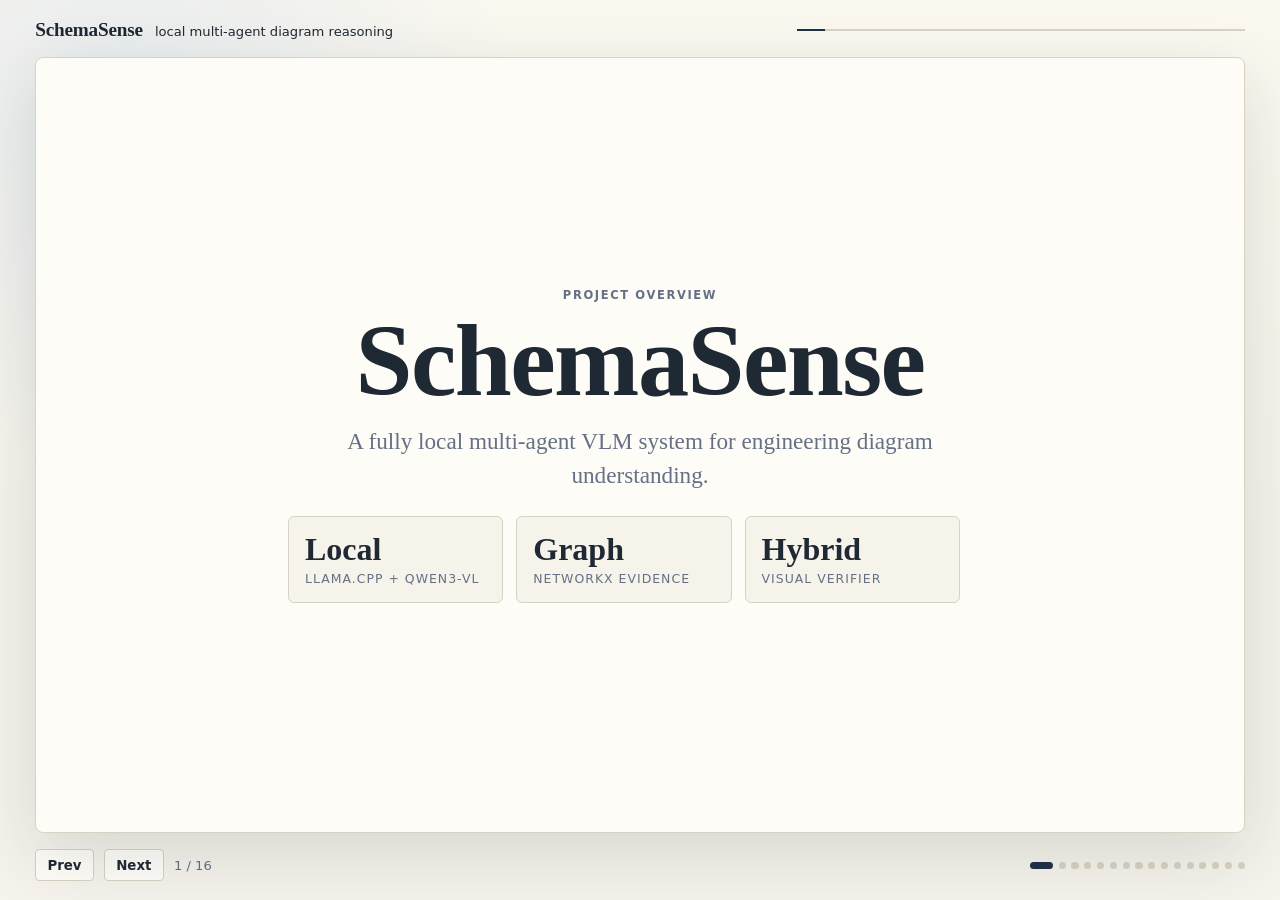
==== schemasense_presentation.html @ 6e0871d3 "fixed confidence" ====
<!doctype html>
<html lang="en">
<head>
  <meta charset="utf-8" />
  <meta name="viewport" content="width=device-width, initial-scale=1" />
  <title>SchemaSense Presentation</title>
  <style>
    :root {
      --bg: #f5f3eb;
      --paper: #fffdf8;
      --soft: #f6f3ea;
      --ink: #1f2933;
      --muted: #667085;
      --rule: #d8d2c2;
      --accent: #1f3144;
      --blue: #2563eb;
      --green: #1f7a4d;
      --orange: #c26a21;
      --red: #b42318;
      --purple: #6e56cf;
      --shadow: 0 22px 70px rgba(31, 41, 51, 0.14);
      --serif: Georgia, "Iowan Old Style", "Times New Roman", serif;
      --sans: Inter, ui-sans-serif, system-ui, -apple-system, BlinkMacSystemFont, "Segoe UI", sans-serif;
      --mono: "SF Mono", Consolas, ui-monospace, monospace;
    }

    * { box-sizing: border-box; }
    html, body { margin: 0; height: 100%; }
    body {
      min-height: 100vh;
      overflow: hidden;
      color: var(--ink);
      background:
        radial-gradient(circle at 10% 10%, rgba(37, 99, 235, 0.08), transparent 24rem),
        linear-gradient(180deg, #faf8ef 0%, var(--bg) 62%);
      font-family: var(--serif);
      -webkit-font-smoothing: antialiased;
    }

    .deck {
      height: 100vh;
      display: grid;
      grid-template-rows: auto 1fr auto;
      padding: 1.2rem clamp(1rem, 3vw, 2.2rem);
      gap: 1rem;
    }

    header, footer {
      display: flex;
      align-items: center;
      justify-content: space-between;
      gap: 1rem;
      font-family: var(--sans);
      color: var(--muted);
      font-size: 0.82rem;
    }

    .brand {
      display: flex;
      align-items: baseline;
      gap: 0.75rem;
      color: var(--ink);
    }

    .brand strong {
      font-family: var(--serif);
      font-size: 1.2rem;
      letter-spacing: -0.01em;
    }

    .progress {
      position: relative;
      width: min(28rem, 42vw);
      height: 2px;
      background: var(--rule);
      overflow: hidden;
    }

    .progress span {
      display: block;
      height: 100%;
      width: 0%;
      background: var(--accent);
      transition: width 0.28s ease;
    }

    main {
      position: relative;
      display: grid;
      place-items: center;
      min-height: 0;
    }

    .slide {
      position: absolute;
      inset: 0;
      display: grid;
      grid-template-columns: minmax(0, 0.92fr) minmax(20rem, 1.08fr);
      gap: clamp(1.2rem, 3vw, 2.7rem);
      align-items: center;
      padding: clamp(1.4rem, 3.2vw, 3rem);
      background: rgba(255, 253, 248, 0.94);
      border: 1px solid var(--rule);
      border-radius: 8px;
      box-shadow: var(--shadow);
      opacity: 0;
      pointer-events: none;
      transform: translateY(1rem) scale(0.985);
      transition: opacity 0.28s ease, transform 0.28s ease;
      overflow: hidden;
    }

    .slide.active {
      opacity: 1;
      pointer-events: auto;
      transform: translateY(0) scale(1);
    }

    .slide.single {
      grid-template-columns: 1fr;
      place-items: center;
      text-align: center;
    }

    .kicker {
      font-family: var(--sans);
      font-size: 0.72rem;
      font-weight: 700;
      letter-spacing: 0.14em;
      text-transform: uppercase;
      color: var(--muted);
      margin-bottom: 0.65rem;
    }

    h1, h2 {
      margin: 0;
      color: var(--ink);
      font-weight: 600;
      letter-spacing: -0.015em;
    }

    h1 { font-size: clamp(3rem, 8vw, 6.4rem); line-height: 0.95; }
    h2 { font-size: clamp(2rem, 4.4vw, 4rem); line-height: 1.03; }

    .subtitle {
      margin-top: 1rem;
      color: var(--muted);
      font-size: clamp(1.05rem, 1.9vw, 1.45rem);
      line-height: 1.45;
      max-width: 44rem;
    }

    ul {
      margin: 1.25rem 0 0;
      padding: 0;
      list-style: none;
      display: grid;
      gap: 0.72rem;
      max-width: 41rem;
    }

    li {
      position: relative;
      padding-left: 1.15rem;
      color: var(--ink);
      font-size: clamp(1rem, 1.55vw, 1.22rem);
      line-height: 1.42;
    }

    li::before {
      content: "";
      position: absolute;
      left: 0;
      top: 0.62em;
      width: 0.42rem;
      height: 0.42rem;
      border-radius: 999px;
      background: var(--accent);
    }

    .note {
      margin-top: 1.2rem;
      padding-left: 1rem;
      border-left: 2px solid var(--rule);
      color: var(--muted);
      font-size: 1rem;
      line-height: 1.5;
      max-width: 40rem;
    }

    .visual {
      width: 100%;
      min-height: 24rem;
      display: grid;
      place-items: center;
    }

    svg {
      width: 100%;
      max-height: 70vh;
      overflow: visible;
    }

    .box { fill: var(--paper); stroke: var(--rule); stroke-width: 2; rx: 8; }
    .soft { fill: var(--soft); }
    .ink { fill: var(--ink); }
    .muted { fill: var(--muted); }
    .accent { stroke: var(--accent); }
    .blue { stroke: var(--blue); }
    .green { stroke: var(--green); }
    .orange { stroke: var(--orange); }
    .purple { stroke: var(--purple); }
    .red { stroke: var(--red); }
    .label {
      font-family: var(--sans);
      font-size: 14px;
      font-weight: 700;
      fill: var(--ink);
    }
    .small {
      font-family: var(--sans);
      font-size: 11px;
      fill: var(--muted);
    }
    .mono {
      font-family: var(--mono);
      font-size: 12px;
      fill: var(--muted);
    }

    .flow-line {
      stroke: var(--accent);
      stroke-width: 3;
      fill: none;
      marker-end: url(#arrow);
      stroke-dasharray: 10 10;
      stroke-dashoffset: 0;
    }

    .active .flow-line,
    .active .pulse-line {
      animation: dashFlow 1.7s linear infinite;
    }

    .active .delay-1 { animation-delay: 0.12s; }
    .active .delay-2 { animation-delay: 0.28s; }
    .active .delay-3 { animation-delay: 0.44s; }
    .active .delay-4 { animation-delay: 0.6s; }
    .active .delay-5 { animation-delay: 0.76s; }

    .fade {
      opacity: 1;
      transform: none;
    }

    .active .fade {
      animation: none;
    }

    .active .tile-a { animation: none; }
    .active .tile-b { animation: none; }
    .active .node-pulse { animation: nodePulse 1.8s ease-in-out infinite; transform-origin: center; }
    .active .scan { animation: scan 2.4s ease-in-out infinite; }
    .active .packet { animation: packet 2.6s ease-in-out infinite; }
    .active .packet-slow { animation: packetSlow 3.2s ease-in-out infinite; }
    .active .orbit { animation: orbit 6.4s linear infinite; transform-origin: 360px 210px; }
    .active .bar-grow { animation: barGrow 2.8s ease-in-out infinite; transform-origin: left center; }
    .active .glow { animation: glow 2.3s ease-in-out infinite; }
    .active .float-y { animation: none; }

    .controls {
      display: flex;
      align-items: center;
      gap: 0.65rem;
      font-family: var(--sans);
    }

    button {
      border: 1px solid var(--rule);
      border-radius: 4px;
      background: var(--paper);
      color: var(--ink);
      font-family: var(--sans);
      font-weight: 700;
      padding: 0.45rem 0.7rem;
      cursor: pointer;
    }

    button:hover { border-color: var(--accent); }

    .dots {
      display: flex;
      gap: 0.35rem;
    }

    .dot {
      width: 0.45rem;
      height: 0.45rem;
      border-radius: 999px;
      background: var(--rule);
      transition: width 0.2s ease, background 0.2s ease;
    }

    .dot.active {
      width: 1.45rem;
      background: var(--accent);
    }

    .metric-row {
      display: grid;
      grid-template-columns: repeat(3, minmax(0, 1fr));
      gap: 0.8rem;
      margin-top: 1.4rem;
      max-width: 42rem;
    }

    .metric {
      padding: 1rem;
      border: 1px solid var(--rule);
      border-radius: 6px;
      background: var(--soft);
      text-align: left;
    }

    .metric strong {
      display: block;
      font-size: 2rem;
      line-height: 1;
      font-family: var(--serif);
      color: var(--ink);
    }

    .metric span {
      display: block;
      margin-top: 0.4rem;
      color: var(--muted);
      font-family: var(--sans);
      font-size: 0.78rem;
      text-transform: uppercase;
      letter-spacing: 0.08em;
    }

    @keyframes dashFlow {
      from { stroke-dashoffset: 0; }
      to { stroke-dashoffset: -40; }
    }
    @keyframes nodePulse {
      0%, 100% { opacity: 1; transform: scale(1); }
      50% { opacity: 0.62; transform: scale(1.08); }
    }
    @keyframes scan {
      0%, 100% { transform: translateX(0); opacity: 0.1; }
      50% { transform: translateX(390px); opacity: 0.32; }
    }
    @keyframes packet {
      0%, 100% { transform: translateX(0); opacity: 0.35; }
      50% { transform: translateX(112px); opacity: 1; }
    }
    @keyframes packetSlow {
      0%, 100% { transform: translate(0,0); opacity: 0.35; }
      50% { transform: translate(0,106px); opacity: 1; }
    }
    @keyframes orbit {
      to { transform: rotate(360deg); }
    }
    @keyframes barGrow {
      0%, 100% { transform: scaleX(0.58); opacity: 0.72; }
      50% { transform: scaleX(1); opacity: 1; }
    }
    @keyframes glow {
      0%, 100% { opacity: 0.55; }
      50% { opacity: 1; }
    }

    @media (max-width: 900px) {
      body { overflow: auto; }
      .deck { height: auto; min-height: 100vh; }
      main { min-height: 42rem; }
      .slide {
        grid-template-columns: 1fr;
        overflow-y: auto;
      }
      .visual { min-height: 18rem; }
      .metric-row { grid-template-columns: 1fr; }
      .progress { width: 38vw; }
    }
  </style>
</head>
<body>
  <div class="deck">
    <header>
      <div class="brand"><strong>SchemaSense</strong><span>local multi-agent diagram reasoning</span></div>
      <div class="progress" aria-label="Slide progress"><span id="progressBar"></span></div>
    </header>

    <main id="slides">
      <section class="slide single active">
        <div>
          <div class="kicker">Project Overview</div>
          <h1>SchemaSense</h1>
          <p class="subtitle">A fully local multi-agent VLM system for engineering diagram understanding.</p>
          <div class="metric-row">
            <div class="metric"><strong>Local</strong><span>llama.cpp + Qwen3-VL</span></div>
            <div class="metric"><strong>Graph</strong><span>NetworkX evidence</span></div>
            <div class="metric"><strong>Hybrid</strong><span>visual verifier</span></div>
          </div>
        </div>
      </section>

      <section class="slide">
        <div>
          <div class="kicker">Problem</div>
          <h2>Engineering diagrams need evidence, not just answers.</h2>
          <ul>
            <li>Diagrams mix symbols, labels, lines, and domain conventions.</li>
            <li>A full-image VLM answer can be correct but hard to audit.</li>
            <li>SchemaSense exposes intermediate reasoning artifacts.</li>
          </ul>
          <p class="note">Design target: keep the system local, understandable, and demo-ready.</p>
        </div>
        <div class="visual">
          <svg viewBox="0 0 620 360" role="img" aria-label="Diagram evidence problem">
            <defs><marker id="arrow" markerWidth="10" markerHeight="10" refX="8" refY="3" orient="auto"><path d="M0,0 L8,3 L0,6 Z" fill="#1f3144"/></marker></defs>
            <rect x="58" y="62" width="250" height="220" class="box soft"/>
            <text x="82" y="95" class="label">Engineering Diagram</text>
            <path d="M90 180 H250 M170 125 V238 M250 180 H282" stroke="#667085" stroke-width="5" fill="none"/>
            <circle cx="170" cy="180" r="26" fill="#fff" stroke="#1f2933" stroke-width="3"/>
            <text x="162" y="185" class="label">P</text>
            <path d="M235 180 l24 -18 v36 z" fill="#fff" stroke="#1f2933" stroke-width="3"/>
            <rect x="104" y="224" width="84" height="28" fill="#fff" stroke="#d8d2c2" stroke-width="2"/>
            <text x="116" y="243" class="small">TAG-101</text>
            <path d="M325 172 C370 172 370 120 416 120" class="flow-line"/>
            <rect x="416" y="84" width="150" height="78" class="box"/>
            <text x="450" y="116" class="label">Answer</text>
            <text x="438" y="140" class="small">but why?</text>
            <path d="M325 205 C368 205 372 255 416 255" class="flow-line delay-2"/>
            <rect x="416" y="219" width="150" height="78" class="box soft"/>
            <text x="443" y="251" class="label">Evidence</text>
            <text x="431" y="275" class="small">boxes + graph</text>
          </svg>
        </div>
      </section>

      <section class="slide">
        <div>
          <div class="kicker">Architecture</div>
          <h2>One local model, multiple logical agents.</h2>
          <ul>
            <li>Qwen3-VL runs through one local llama.cpp server.</li>
            <li>Agents are Python roles with specialized prompts.</li>
            <li>No cloud APIs, LangChain, LangGraph, Streamlit, or React.</li>
          </ul>
        </div>
        <div class="visual">
          <svg viewBox="0 0 720 430" role="img" aria-label="Shared VLM server">
            <defs><marker id="arrow" markerWidth="10" markerHeight="10" refX="8" refY="3" orient="auto"><path d="M0,0 L8,3 L0,6 Z" fill="#1f3144"/></marker></defs>
            <circle cx="360" cy="210" r="88" fill="#f6f3ea" stroke="#1f3144" stroke-width="4"/>
            <text x="318" y="198" class="label">llama.cpp</text>
            <text x="313" y="222" class="small">Qwen3-VL server</text>
            <text x="304" y="244" class="mono">127.0.0.1:8080</text>
            <g class="fade delay-1">
              <rect x="76" y="60" width="148" height="64" class="box soft"/><text x="112" y="98" class="label">Cartographer</text>
              <path d="M224 94 C270 110 286 148 300 170" class="flow-line"/>
            </g>
            <g class="fade delay-2">
              <rect x="500" y="60" width="148" height="64" class="box soft"/><text x="540" y="98" class="label">Spotter</text>
              <path d="M500 94 C452 112 433 150 420 170" class="flow-line delay-2"/>
            </g>
            <g class="fade delay-3">
              <rect x="76" y="306" width="148" height="64" class="box soft"/><text x="112" y="344" class="label">Connector</text>
              <path d="M224 338 C270 322 286 278 302 250" class="flow-line delay-3"/>
            </g>
            <g class="fade delay-4">
              <rect x="500" y="306" width="148" height="64" class="box soft"/><text x="540" y="344" class="label">Reasoner</text>
              <path d="M500 338 C452 322 433 278 418 250" class="flow-line delay-4"/>
            </g>
            <g class="fade delay-5">
              <rect x="286" y="340" width="148" height="58" class="box"/><text x="310" y="374" class="label">Visual Verifier</text>
              <path d="M360 340 V300" class="flow-line delay-5"/>
            </g>
          </svg>
        </div>
      </section>

      <section class="slide">
        <div>
          <div class="kicker">Agent Roles</div>
          <h2>Small roles keep the system inspectable.</h2>
          <ul>
            <li>Cartographer manages spatial coverage.</li>
            <li>Spotter turns pixels into symbol evidence.</li>
            <li>Connector converts local relationships into graph edges.</li>
            <li>Reasoner answers from graph context first.</li>
          </ul>
        </div>
        <div class="visual">
          <svg viewBox="0 0 720 430" role="img" aria-label="Agent role map">
            <defs><marker id="arrow" markerWidth="10" markerHeight="10" refX="8" refY="3" orient="auto"><path d="M0,0 L8,3 L0,6 Z" fill="#1f3144"/></marker></defs>
            <circle cx="360" cy="210" r="70" fill="#f6f3ea" stroke="#1f3144" stroke-width="4"/>
            <text x="325" y="202" class="label">Shared</text>
            <text x="319" y="225" class="small">VLM context</text>
            <g class="orbit">
              <circle cx="360" cy="92" r="9" fill="#2563eb"/>
              <circle cx="478" cy="210" r="9" fill="#1f7a4d"/>
              <circle cx="360" cy="328" r="9" fill="#c26a21"/>
              <circle cx="242" cy="210" r="9" fill="#6e56cf"/>
            </g>
            <rect x="80" y="64" width="170" height="62" class="box soft"/>
            <text x="111" y="99" class="label">Cartographer</text>
            <rect x="470" y="64" width="170" height="62" class="box soft"/>
            <text x="524" y="99" class="label">Spotter</text>
            <rect x="80" y="304" width="170" height="62" class="box"/>
            <text x="125" y="339" class="label">Connector</text>
            <rect x="470" y="304" width="170" height="62" class="box"/>
            <text x="523" y="339" class="label">Reasoner</text>
            <path d="M250 96 C294 112 310 142 320 162" class="flow-line"/>
            <path d="M470 96 C426 112 410 142 400 162" class="flow-line delay-1"/>
            <path d="M250 334 C294 318 310 278 322 252" class="flow-line delay-2"/>
            <path d="M470 334 C426 318 410 278 398 252" class="flow-line delay-3"/>
          </svg>
        </div>
      </section>

      <section class="slide">
        <div>
          <div class="kicker">Local Deployment</div>
          <h2>The demo stays on one machine.</h2>
          <ul>
            <li>Browser talks to FastAPI.</li>
            <li>FastAPI calls pure Python orchestration.</li>
            <li>llama.cpp serves the local Qwen3-VL model.</li>
            <li>Artifacts are written under organized output folders.</li>
          </ul>
        </div>
        <div class="visual">
          <svg viewBox="0 0 740 390" role="img" aria-label="Local deployment flow">
            <defs><marker id="arrow" markerWidth="10" markerHeight="10" refX="8" refY="3" orient="auto"><path d="M0,0 L8,3 L0,6 Z" fill="#1f3144"/></marker></defs>
            <rect x="42" y="142" width="120" height="72" class="box soft"/>
            <text x="72" y="173" class="label">Browser</text>
            <text x="65" y="196" class="small">HTML CSS JS</text>
            <rect x="214" y="142" width="120" height="72" class="box"/>
            <text x="248" y="173" class="label">FastAPI</text>
            <text x="238" y="196" class="small">local backend</text>
            <rect x="386" y="142" width="130" height="72" class="box soft"/>
            <text x="420" y="173" class="label">Python</text>
            <text x="407" y="196" class="small">orchestrator</text>
            <rect x="568" y="142" width="126" height="72" class="box"/>
            <text x="594" y="173" class="label">llama.cpp</text>
            <text x="594" y="196" class="small">Qwen3-VL</text>
            <path d="M162 178 H214" class="flow-line"/>
            <path d="M334 178 H386" class="flow-line delay-1"/>
            <path d="M516 178 H568" class="flow-line delay-2"/>
            <circle class="packet" cx="172" cy="178" r="7" fill="#2563eb"/>
            <circle class="packet delay-1" cx="344" cy="178" r="7" fill="#1f7a4d"/>
            <circle class="packet delay-2" cx="526" cy="178" r="7" fill="#c26a21"/>
            <rect x="218" y="278" width="298" height="58" class="box soft"/>
            <text x="292" y="312" class="label">outputs and cache</text>
            <path d="M451 214 V278" class="flow-line delay-3"/>
            <circle class="packet-slow delay-3" cx="451" cy="224" r="7" fill="#6e56cf"/>
          </svg>
        </div>
      </section>

      <section class="slide">
        <div>
          <div class="kicker">Pipeline</div>
          <h2>From pixels to an answer with provenance.</h2>
          <ul>
            <li>Tile the diagram.</li>
            <li>Detect symbols and boxes.</li>
            <li>Build a graph.</li>
            <li>Answer with graph + visual verification.</li>
          </ul>
        </div>
        <div class="visual">
          <svg viewBox="0 0 760 360" role="img" aria-label="Overall pipeline">
            <defs><marker id="arrow" markerWidth="10" markerHeight="10" refX="8" refY="3" orient="auto"><path d="M0,0 L8,3 L0,6 Z" fill="#1f3144"/></marker></defs>
            <g class="fade">
              <rect x="28" y="125" width="106" height="72" class="box"/><text x="52" y="153" class="label">Input</text><text x="43" y="177" class="small">image + question</text>
            </g>
            <g class="fade delay-1">
              <rect x="160" y="125" width="112" height="72" class="box soft"/><text x="178" y="153" class="label">Cartographer</text><text x="194" y="177" class="small">tiles</text>
            </g>
            <g class="fade delay-2">
              <rect x="298" y="125" width="112" height="72" class="box soft"/><text x="332" y="153" class="label">Spotter</text><text x="321" y="177" class="small">symbols</text>
            </g>
            <g class="fade delay-3">
              <rect x="436" y="125" width="112" height="72" class="box soft"/><text x="459" y="153" class="label">Connector</text><text x="469" y="177" class="small">graph</text>
            </g>
            <g class="fade delay-4">
              <rect x="574" y="125" width="112" height="72" class="box soft"/><text x="603" y="153" class="label">Reasoner</text><text x="596" y="177" class="small">answer</text>
            </g>
            <path d="M134 161 H160" class="flow-line"/>
            <path d="M272 161 H298" class="flow-line delay-1"/>
            <path d="M410 161 H436" class="flow-line delay-2"/>
            <path d="M548 161 H574" class="flow-line delay-3"/>
            <rect x="574" y="246" width="112" height="58" class="box"/><text x="591" y="280" class="label">Verifier</text>
            <path d="M630 197 V246" class="flow-line delay-4"/>
            <rect x="298" y="246" width="112" height="58" class="box"/><text x="327" y="280" class="label">Cache</text>
            <path d="M354 246 V197" class="flow-line delay-5"/>
          </svg>
        </div>
      </section>

      <section class="slide">
        <div>
          <div class="kicker">Cache + Orchestration</div>
          <h2>Expensive VLM calls are reused when possible.</h2>
          <ul>
            <li>Image-derived artifacts are stable across questions.</li>
            <li>The orchestrator checks cache before repeating work.</li>
            <li>Evaluation can reuse the same visual verification call.</li>
          </ul>
        </div>
        <div class="visual">
          <svg viewBox="0 0 730 390" role="img" aria-label="Cache orchestration loop">
            <defs><marker id="arrow" markerWidth="10" markerHeight="10" refX="8" refY="3" orient="auto"><path d="M0,0 L8,3 L0,6 Z" fill="#1f3144"/></marker></defs>
            <rect x="70" y="92" width="132" height="64" class="box soft"/>
            <text x="104" y="129" class="label">Request</text>
            <polygon points="320,78 414,124 320,170 226,124" fill="#f6f3ea" stroke="#d8d2c2" stroke-width="2"/>
            <text x="293" y="121" class="label">Cache?</text>
            <rect x="492" y="92" width="142" height="64" class="box"/>
            <text x="531" y="129" class="label">Return</text>
            <rect x="250" y="258" width="148" height="66" class="box soft"/>
            <text x="284" y="287" class="label">Run agents</text>
            <text x="272" y="309" class="small">spot graph verify</text>
            <rect x="492" y="258" width="142" height="66" class="box"/>
            <text x="527" y="287" class="label">Store</text>
            <text x="519" y="309" class="small">json overlays graph</text>
            <path d="M202 124 H226" class="flow-line"/>
            <path d="M414 124 H492" class="flow-line delay-1"/>
            <path d="M320 170 V258" class="flow-line delay-2"/>
            <path d="M398 291 H492" class="flow-line delay-3"/>
            <path d="M563 258 C600 218 600 168 563 156" class="flow-line delay-4"/>
            <circle class="packet" cx="206" cy="124" r="7" fill="#2563eb"/>
            <circle class="packet delay-1" cx="424" cy="124" r="7" fill="#1f7a4d"/>
            <circle class="packet-slow delay-2" cx="320" cy="178" r="7" fill="#c26a21"/>
            <rect class="glow" x="512" y="106" width="102" height="12" fill="#1f3144" rx="6"/>
            <rect class="bar-grow" x="512" y="132" width="102" height="10" fill="#2563eb" rx="5"/>
          </svg>
        </div>
      </section>

      <section class="slide">
        <div>
          <div class="kicker">Cartographer</div>
          <h2>Tiling preserves small details.</h2>
          <ul>
            <li>Large diagrams are split into overlapping tiles.</li>
            <li>Every detection is projected back to full-image coordinates.</li>
            <li>Overlays stay aligned with the original image.</li>
          </ul>
        </div>
        <div class="visual">
          <svg viewBox="0 0 680 390" role="img" aria-label="Cartographer tiling">
            <rect x="80" y="60" width="380" height="250" class="box"/>
            <text x="104" y="94" class="label">Full diagram</text>
            <g class="tile-a">
              <rect x="112" y="122" width="150" height="110" fill="#2563eb18" stroke="#2563eb" stroke-width="3" rx="5"/>
              <rect x="228" y="122" width="150" height="110" fill="#1f7a4d18" stroke="#1f7a4d" stroke-width="3" rx="5"/>
            </g>
            <g class="tile-b">
              <rect x="112" y="202" width="150" height="110" fill="#c26a2118" stroke="#c26a21" stroke-width="3" rx="5"/>
              <rect x="228" y="202" width="150" height="110" fill="#6e56cf18" stroke="#6e56cf" stroke-width="3" rx="5"/>
            </g>
            <path d="M470 188 C520 188 520 130 560 130" class="flow-line"/>
            <rect x="560" y="96" width="96" height="68" class="box soft"/>
            <text x="578" y="124" class="label">Tile</text><text x="576" y="147" class="small">x,y bounds</text>
            <path d="M470 220 C520 220 520 278 560 278" class="flow-line delay-2"/>
            <rect x="560" y="244" width="96" height="68" class="box"/>
            <text x="574" y="272" class="label">Project</text><text x="577" y="295" class="small">full bbox</text>
          </svg>
        </div>
      </section>

      <section class="slide">
        <div>
          <div class="kicker">Symbol Spotter</div>
          <h2>Visual entities become structured detections.</h2>
          <ul>
            <li>Qwen3-VL returns symbols, labels, boxes, confidence.</li>
            <li>Post-processing normalizes and deduplicates boxes.</li>
            <li>Detections are visual evidence, not hidden state.</li>
          </ul>
        </div>
        <div class="visual">
          <svg viewBox="0 0 690 390" role="img" aria-label="Symbol Spotter boxes">
            <rect x="58" y="62" width="430" height="260" class="box"/>
            <rect class="scan" x="74" y="78" width="70" height="228" fill="#2563eb"/>
            <path d="M95 190 H430 M190 120 V265 M310 120 V265" stroke="#667085" stroke-width="5" fill="none"/>
            <circle cx="190" cy="190" r="26" fill="#fff" stroke="#1f2933" stroke-width="3"/>
            <text x="183" y="196" class="label">P</text>
            <circle cx="310" cy="190" r="26" fill="#fff" stroke="#1f2933" stroke-width="3"/>
            <text x="302" y="196" class="label">M</text>
            <path d="M390 190 l25 -18 v36 z" fill="#fff" stroke="#1f2933" stroke-width="3"/>
            <path d="M390 190 l-25 -18 v36 z" fill="#fff" stroke="#1f2933" stroke-width="3"/>
            <rect x="157" y="157" width="66" height="66" fill="none" stroke="#2563eb" stroke-width="4" rx="4"/>
            <rect x="277" y="157" width="66" height="66" fill="none" stroke="#1f7a4d" stroke-width="4" rx="4"/>
            <rect x="354" y="154" width="74" height="72" fill="none" stroke="#c26a21" stroke-width="4" rx="4"/>
            <rect x="520" y="108" width="125" height="62" class="box soft"/>
            <text x="543" y="136" class="label">JSON</text><text x="540" y="158" class="small">symbol + bbox</text>
            <rect x="520" y="220" width="125" height="62" class="box"/>
            <text x="546" y="248" class="label">Overlay</text><text x="538" y="270" class="small">human check</text>
            <path d="M488 165 H520" class="flow-line delay-2"/>
            <path d="M488 242 H520" class="flow-line delay-3"/>
          </svg>
        </div>
      </section>

      <section class="slide">
        <div>
          <div class="kicker">Connector</div>
          <h2>Detections become a component graph.</h2>
          <ul>
            <li>Each symbol is a node.</li>
            <li>Local crops ask: what connects directly?</li>
            <li>Edges store coarse connection type.</li>
          </ul>
        </div>
        <div class="visual">
          <svg viewBox="0 0 720 400" role="img" aria-label="Connector graph">
            <rect x="58" y="72" width="285" height="230" class="box"/>
            <path d="M95 188 H305 M200 188 V258" stroke="#667085" stroke-width="5" fill="none"/>
            <rect x="78" y="156" width="58" height="58" fill="none" stroke="#b42318" stroke-width="4" rx="5"/>
            <rect x="172" y="156" width="58" height="58" fill="none" stroke="#2563eb" stroke-width="4" rx="5"/>
            <rect x="276" y="156" width="46" height="58" fill="none" stroke="#2563eb" stroke-width="4" rx="5"/>
            <rect x="172" y="238" width="58" height="44" fill="none" stroke="#2563eb" stroke-width="4" rx="5"/>
            <text x="86" y="146" class="small">target</text>
            <text x="194" y="146" class="small">1</text>
            <text x="292" y="146" class="small">2</text>
            <text x="194" y="298" class="small">3</text>
            <path d="M350 190 H420" class="flow-line"/>
            <circle cx="485" cy="190" r="25" fill="#fff" stroke="#b42318" stroke-width="4" class="node-pulse"/>
            <circle cx="570" cy="190" r="25" fill="#fff" stroke="#2563eb" stroke-width="4"/>
            <circle cx="650" cy="190" r="25" fill="#fff" stroke="#2563eb" stroke-width="4"/>
            <circle cx="570" cy="275" r="25" fill="#fff" stroke="#2563eb" stroke-width="4"/>
            <path d="M510 190 H545" stroke="#1f3144" stroke-width="4"/>
            <path d="M595 190 H625" stroke="#1f3144" stroke-width="4"/>
            <path d="M570 215 V250" stroke="#1f3144" stroke-width="4"/>
            <text x="480" y="196" class="label">0</text>
            <text x="565" y="196" class="label">1</text>
            <text x="645" y="196" class="label">2</text>
            <text x="565" y="281" class="label">3</text>
            <text x="508" y="168" class="small">pipe</text>
            <text x="601" y="168" class="small">pipe</text>
            <text x="582" y="242" class="small">line</text>
          </svg>
        </div>
      </section>

      <section class="slide">
        <div>
          <div class="kicker">Reasoner</div>
          <h2>Graph-first, then visual verification.</h2>
          <ul>
            <li>The graph gives structure and explainability.</li>
            <li>The verifier protects against sparse or missing graph evidence.</li>
            <li>The response records answer provenance.</li>
          </ul>
        </div>
        <div class="visual">
          <svg viewBox="0 0 820 400" role="img" aria-label="Reasoner flow">
            <defs><marker id="arrow" markerWidth="10" markerHeight="10" refX="8" refY="3" orient="auto"><path d="M0,0 L8,3 L0,6 Z" fill="#1f3144"/></marker></defs>
            <rect x="44" y="90" width="140" height="66" class="box"/><text x="78" y="127" class="label">Question</text>
            <rect x="44" y="235" width="140" height="66" class="box"/><text x="78" y="262" class="label">Graph</text><text x="76" y="283" class="small">nodes + edges</text>
            <rect x="235" y="160" width="138" height="76" class="box soft"/><text x="269" y="195" class="label">Reasoner</text><text x="260" y="217" class="small">graph-first</text>
            <path d="M184 123 C215 132 226 165 235 184" class="flow-line"/>
            <path d="M184 268 C215 260 226 226 235 212" class="flow-line delay-1"/>
            <path d="M373 198 H430" class="flow-line delay-2"/>
            <polygon points="480,152 540,198 480,244 420,198" fill="#f6f3ea" stroke="#d8d2c2" stroke-width="2"/>
            <text x="456" y="193" class="small">enough</text><text x="458" y="210" class="small">evidence?</text>
            <rect x="580" y="88" width="104" height="60" class="box"/><text x="602" y="123" class="label">Graph</text>
            <rect x="580" y="248" width="104" height="60" class="box"/><text x="601" y="282" class="label">Visual</text>
            <rect x="700" y="166" width="110" height="68" class="box soft"/>
            <text x="755" y="196" text-anchor="middle" class="label">Final</text>
            <text x="755" y="216" text-anchor="middle" class="label">answer</text>
            <path d="M520 172 C548 144 556 124 580 118" class="flow-line delay-3"/>
            <path d="M520 224 C548 252 556 272 580 278" class="flow-line delay-4"/>
            <path d="M684 118 C720 120 712 180 700 188" class="flow-line delay-5"/>
            <path d="M684 278 C720 276 712 220 700 212" class="flow-line delay-5"/>
          </svg>
        </div>
      </section>

      <section class="slide">
        <div>
          <div class="kicker">Demo Workflow</div>
          <h2>Two modes tell a clean story.</h2>
          <ul>
            <li>Analyze: upload one image and inspect the answer.</li>
            <li>Evidence: show boxes, graph, timings, and provenance.</li>
            <li>Comparison: run baseline vs SchemaSense end to end.</li>
          </ul>
        </div>
        <div class="visual">
          <svg viewBox="0 0 720 390" role="img" aria-label="Demo workflow">
            <defs><marker id="arrow" markerWidth="10" markerHeight="10" refX="8" refY="3" orient="auto"><path d="M0,0 L8,3 L0,6 Z" fill="#1f3144"/></marker></defs>
            <rect x="82" y="70" width="556" height="250" class="box"/>
            <rect x="108" y="104" width="210" height="42" fill="#1f3144" rx="6"/>
            <text x="168" y="130" style="font:700 13px Inter, sans-serif; fill:#fff">Analyze</text>
            <rect x="326" y="104" width="210" height="42" fill="#f6f3ea" stroke="#d8d2c2" stroke-width="2" rx="6"/>
            <text x="384" y="130" class="label">Comparison</text>
            <rect x="128" y="178" width="142" height="74" class="box soft float-y"/>
            <text x="162" y="210" class="label">Answer</text>
            <text x="154" y="232" class="small">final + source</text>
            <rect x="292" y="178" width="142" height="74" class="box soft float-y delay-1"/>
            <text x="332" y="210" class="label">Evidence</text>
            <text x="318" y="232" class="small">boxes + graph</text>
            <rect x="456" y="178" width="142" height="74" class="box soft float-y delay-2"/>
            <text x="488" y="210" class="label">Compare</text>
            <text x="482" y="232" class="small">progress + stop</text>
            <path d="M270 215 H292" class="flow-line"/>
            <path d="M434 215 H456" class="flow-line delay-1"/>
            <circle class="packet" cx="276" cy="215" r="7" fill="#2563eb"/>
            <circle class="packet delay-1" cx="440" cy="215" r="7" fill="#1f7a4d"/>
          </svg>
        </div>
      </section>

      <section class="slide">
        <div>
          <div class="kicker">Evaluation Snapshot</div>
          <h2>Current recorded result: parity with baseline.</h2>
          <ul>
            <li>SchemaSense hybrid: 44 / 45.</li>
            <li>Single-shot baseline: 44 / 45.</li>
            <li>Only recorded miss: counting.</li>
          </ul>
          <p class="note">These values come from <span class="mono">outputs/results_table.md</span>.</p>
        </div>
        <div class="visual">
          <svg viewBox="0 0 680 400" role="img" aria-label="Evaluation summary">
            <rect x="80" y="70" width="220" height="250" class="box soft"/>
            <text x="116" y="116" class="label">SchemaSense</text>
            <text x="120" y="196" style="font: 700 70px Georgia; fill:#1f2933">44</text>
            <text x="200" y="196" class="small">/45</text>
            <rect x="116" y="236" width="148" height="18" fill="#d8d2c2" rx="9"/>
            <rect x="116" y="236" width="145" height="18" fill="#1f3144" rx="9"/>
            <text x="135" y="282" class="small">hybrid pipeline</text>
            <rect x="380" y="70" width="220" height="250" class="box"/>
            <text x="432" y="116" class="label">Baseline</text>
            <text x="420" y="196" style="font: 700 70px Georgia; fill:#1f2933">44</text>
            <text x="500" y="196" class="small">/45</text>
            <rect x="416" y="236" width="148" height="18" fill="#d8d2c2" rx="9"/>
            <rect x="416" y="236" width="145" height="18" fill="#1f3144" rx="9"/>
            <text x="431" y="282" class="small">single-shot VLM</text>
            <path d="M306 194 H374" class="flow-line"/>
            <text x="315" y="168" class="label">97.8%</text>
          </svg>
        </div>
      </section>

      <section class="slide">
        <div>
          <div class="kicker">Limitations</div>
          <h2>The honest story is still strong.</h2>
          <ul>
            <li>Graph extraction can miss small or dense details.</li>
            <li>Counting remains the hardest recorded category.</li>
            <li>The hybrid verifier is a practical reliability guard.</li>
            <li>Future work: better graph validation and symbol schemas.</li>
          </ul>
        </div>
        <div class="visual">
          <svg viewBox="0 0 720 400" role="img" aria-label="Limitations and mitigation">
            <defs><marker id="arrow" markerWidth="10" markerHeight="10" refX="8" refY="3" orient="auto"><path d="M0,0 L8,3 L0,6 Z" fill="#1f3144"/></marker></defs>
            <rect x="70" y="86" width="170" height="80" class="box"/>
            <text x="112" y="120" class="label">Risk</text>
            <text x="104" y="144" class="small">missed boxes</text>
            <rect x="70" y="234" width="170" height="80" class="box"/>
            <text x="106" y="268" class="label">Risk</text>
            <text x="100" y="292" class="small">weak edges</text>
            <rect x="300" y="160" width="150" height="90" class="box soft"/>
            <text x="337" y="196" class="label">Hybrid</text>
            <text x="325" y="220" class="small">visual verifier</text>
            <rect x="510" y="160" width="150" height="90" class="box soft"/>
            <text x="548" y="196" class="label">Defense</text>
            <text x="532" y="220" class="small">show artifacts</text>
            <path d="M240 126 C274 138 286 172 300 190" class="flow-line"/>
            <path d="M240 274 C274 262 286 228 300 212" class="flow-line delay-1"/>
            <path d="M450 205 H510" class="flow-line delay-2"/>
            <circle class="node-pulse" cx="374" cy="128" r="18" fill="#fff" stroke="#c26a21" stroke-width="4"/>
            <path d="M374 146 V160" class="flow-line delay-3"/>
            <rect class="bar-grow" x="535" y="260" width="100" height="12" fill="#1f3144" rx="6"/>
            <rect class="bar-grow delay-2" x="535" y="285" width="100" height="12" fill="#2563eb" rx="6"/>
          </svg>
        </div>
      </section>

      <section class="slide">
        <div>
          <div class="kicker">Why It Matters</div>
          <h2>Baseline-level answers, with inspectable evidence.</h2>
          <ul>
            <li>Baseline gives strong direct answers.</li>
            <li>SchemaSense adds detections, graph, cache, and provenance.</li>
            <li>The hybrid verifier prevents graph-only failure cascades.</li>
          </ul>
        </div>
        <div class="visual">
          <svg viewBox="0 0 690 380" role="img" aria-label="Takeaway">
            <defs><marker id="arrow" markerWidth="10" markerHeight="10" refX="8" refY="3" orient="auto"><path d="M0,0 L8,3 L0,6 Z" fill="#1f3144"/></marker></defs>
            <rect x="80" y="76" width="180" height="220" class="box"/>
            <text x="122" y="126" class="label">Baseline</text>
            <text x="108" y="168" class="small">full image</text>
            <text x="108" y="194" class="small">fast answer</text>
            <text x="108" y="220" class="small">less evidence</text>
            <rect x="430" y="76" width="180" height="220" class="box soft"/>
            <text x="470" y="126" class="label">SchemaSense</text>
            <text x="458" y="168" class="small">same local VLM</text>
            <text x="458" y="194" class="small">graph artifacts</text>
            <text x="458" y="220" class="small">visual verifier</text>
            <path d="M265 186 H420" class="flow-line"/>
            <text x="310" y="156" class="label">adds</text>
            <circle cx="326" cy="228" r="11" fill="#2563eb"/>
            <circle cx="364" cy="228" r="11" fill="#1f7a4d"/>
            <circle cx="402" cy="228" r="11" fill="#c26a21"/>
            <path d="M337 228 H353 M375 228 H391" stroke="#1f3144" stroke-width="3"/>
          </svg>
        </div>
      </section>

      <section class="slide single">
        <div>
          <div class="kicker">Closing</div>
          <h2>SchemaSense is a local, explainable VLM pipeline.</h2>
          <ul style="margin-left:auto;margin-right:auto;text-align:left">
            <li>Local inference with Qwen3-VL and llama.cpp.</li>
            <li>Explicit pipeline artifacts for defense and debugging.</li>
            <li>Hybrid final answering for practical robustness.</li>
          </ul>
        </div>
      </section>
    </main>

    <footer>
      <div class="controls">
        <button id="prev" type="button">Prev</button>
        <button id="next" type="button">Next</button>
        <span id="count">1 / 16</span>
      </div>
      <div class="dots" id="dots" aria-label="Slide dots"></div>
    </footer>
  </div>

  <script>
    const slides = Array.from(document.querySelectorAll(".slide"));
    const dots = document.getElementById("dots");
    const count = document.getElementById("count");
    const progress = document.getElementById("progressBar");
    let current = 0;

    slides.forEach((_, index) => {
      const dot = document.createElement("span");
      dot.className = "dot";
      dot.addEventListener("click", () => show(index));
      dots.appendChild(dot);
    });

    function show(index) {
      current = Math.max(0, Math.min(slides.length - 1, index));
      slides.forEach((slide, i) => slide.classList.toggle("active", i === current));
      Array.from(dots.children).forEach((dot, i) => dot.classList.toggle("active", i === current));
      count.textContent = `${current + 1} / ${slides.length}`;
      progress.style.width = `${((current + 1) / slides.length) * 100}%`;
    }

    document.getElementById("prev").addEventListener("click", () => show(current - 1));
    document.getElementById("next").addEventListener("click", () => show(current + 1));

    window.addEventListener("keydown", (event) => {
      if (event.key === "ArrowRight" || event.key === " ") {
        event.preventDefault();
        show(current + 1);
      }
      if (event.key === "ArrowLeft") {
        event.preventDefault();
        show(current - 1);
      }
      if (event.key === "Home") show(0);
      if (event.key === "End") show(slides.length - 1);
    });

    show(0);
  </script>
</body>
</html>
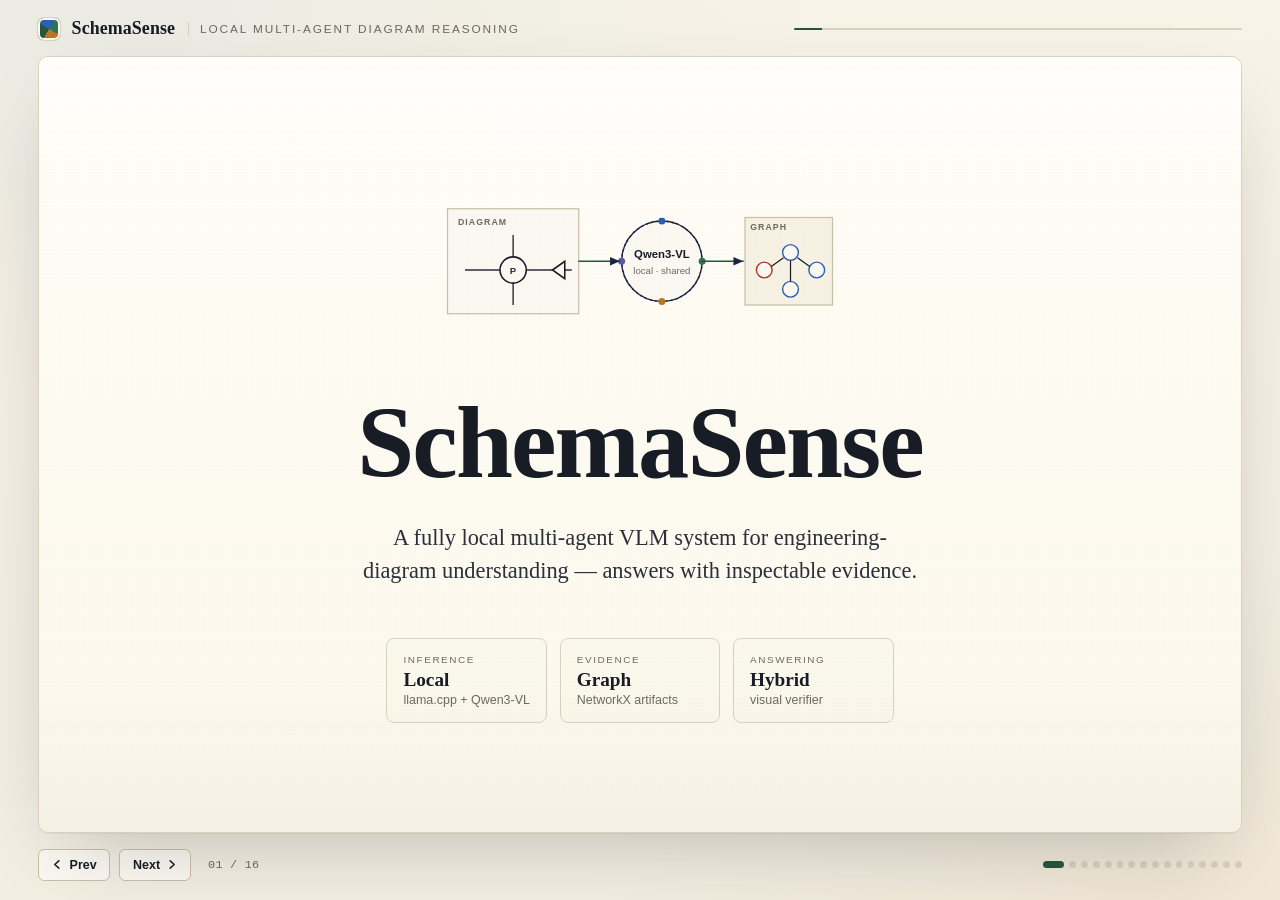
==== commit 61d0f8b7: "polished presentation" ====
--- a/schemasense_presentation.html
+++ b/schemasense_presentation.html
@@ -1,987 +1,1942 @@
 <!doctype html>
 <html lang="en">
 <head>
-  <meta charset="utf-8" />
-  <meta name="viewport" content="width=device-width, initial-scale=1" />
-  <title>SchemaSense Presentation</title>
-  <style>
-    :root {
-      --bg: #f5f3eb;
-      --paper: #fffdf8;
-      --soft: #f6f3ea;
-      --ink: #1f2933;
-      --muted: #667085;
-      --rule: #d8d2c2;
-      --accent: #1f3144;
-      --blue: #2563eb;
-      --green: #1f7a4d;
-      --orange: #c26a21;
-      --red: #b42318;
-      --purple: #6e56cf;
-      --shadow: 0 22px 70px rgba(31, 41, 51, 0.14);
-      --serif: Georgia, "Iowan Old Style", "Times New Roman", serif;
-      --sans: Inter, ui-sans-serif, system-ui, -apple-system, BlinkMacSystemFont, "Segoe UI", sans-serif;
-      --mono: "SF Mono", Consolas, ui-monospace, monospace;
+<meta charset="utf-8" />
+<meta name="viewport" content="width=device-width, initial-scale=1" />
+<title>SchemaSense — Local multi-agent diagram reasoning</title>
+<style>
+  :root{
+    --bg:#f3eee2;
+    --paper:#fbf8f1;
+    --soft:#ece5d4;
+    --softer:#f6f1e3;
+    --ink:#171c25;
+    --ink-2:#2a2f3a;
+    --muted:#6d6960;
+    --faint:#a6a092;
+    --rule:#d9d1bd;
+    --rule-2:#c9c0a8;
+    --accent:#1a2540;
+    --c-blue:#2b5fb0;
+    --c-green:#2f7355;
+    --c-amber:#b9762a;
+    --c-purple:#6157a8;
+    --c-red:#a83727;
+    --shadow-1:0 1px 0 rgba(23,28,37,.04), 0 22px 60px -28px rgba(23,28,37,.22);
+    --shadow-2:0 1px 0 rgba(23,28,37,.05), 0 30px 80px -30px rgba(23,28,37,.28);
+    --serif:"Iowan Old Style","Palatino Linotype",Palatino,Georgia,"Times New Roman",serif;
+    --sans:"Helvetica Neue",Helvetica,Arial,sans-serif;
+    --mono:"SF Mono",Menlo,Consolas,"Liberation Mono",monospace;
+  }
+
+  *{box-sizing:border-box}
+  html,body{margin:0;height:100%}
+  body{
+    min-height:100vh;
+    overflow:hidden;
+    color:var(--ink);
+    background:
+      radial-gradient(1200px 700px at 8% 0%, rgba(43,95,176,.06), transparent 60%),
+      radial-gradient(1000px 600px at 92% 100%, rgba(185,118,42,.07), transparent 60%),
+      linear-gradient(180deg,#f7f3e6 0%, var(--bg) 70%);
+    font-family:var(--serif);
+    -webkit-font-smoothing:antialiased;
+    text-rendering:optimizeLegibility;
+  }
+
+  /* ---------- Deck shell ---------- */
+  .deck{
+    height:100vh;
+    display:grid;
+    grid-template-rows:auto 1fr auto;
+    padding:1.1rem clamp(1rem,3vw,2.4rem) 1.2rem;
+    gap:1rem;
+  }
+
+  header,footer{
+    display:flex;
+    align-items:center;
+    justify-content:space-between;
+    gap:1rem;
+    font-family:var(--sans);
+    color:var(--muted);
+    font-size:.78rem;
+    letter-spacing:.02em;
+  }
+
+  .brand{
+    display:flex;align-items:center;gap:.7rem;color:var(--ink);
+  }
+  .brand-mark{
+    width:22px;height:22px;border-radius:6px;
+    background:
+      conic-gradient(from 210deg at 50% 50%, var(--accent) 0 25%, var(--c-blue) 25% 50%, var(--c-green) 50% 75%, var(--c-amber) 75% 100%);
+    box-shadow:inset 0 0 0 2px var(--paper), 0 0 0 1px var(--rule);
+  }
+  .brand strong{
+    font-family:var(--serif);
+    font-size:1.12rem;
+    letter-spacing:.005em;
+    font-weight:600;
+  }
+  .brand .tag{
+    font-family:var(--sans);
+    color:var(--muted);
+    font-size:.74rem;
+    text-transform:uppercase;
+    letter-spacing:.16em;
+    padding-left:.7rem;
+    margin-left:.1rem;
+    border-left:1px solid var(--rule);
+  }
+
+  .progress{
+    position:relative;width:min(28rem,42vw);height:2px;background:var(--rule);overflow:hidden;border-radius:2px;
+  }
+  .progress span{display:block;height:100%;width:0;background:var(--accent);transition:width .35s cubic-bezier(.5,.1,.2,1)}
+
+  /* ---------- Stage ---------- */
+  main{
+    position:relative;
+    display:grid;
+    place-items:center;
+    min-height:0;
+  }
+
+  .slide{
+    position:absolute;inset:0;
+    display:grid;
+    grid-template-columns:minmax(0,1fr) minmax(20rem,1.15fr);
+    column-gap:clamp(1.5rem,3.6vw,3.4rem);
+    align-items:center;
+    padding:clamp(1.6rem,3.4vw,3rem) clamp(1.8rem,3.8vw,3.4rem);
+    background:linear-gradient(180deg, rgba(255,253,247,.96), rgba(251,247,236,.96));
+    border:1px solid var(--rule);
+    border-radius:10px;
+    box-shadow:var(--shadow-2);
+    opacity:0;
+    pointer-events:none;
+    transform:translateY(.6rem);
+    transition:opacity .35s ease, transform .35s ease;
+    overflow:hidden;
+  }
+  .slide::before{
+    /* subtle paper grain */
+    content:"";position:absolute;inset:0;pointer-events:none;
+    background-image:
+      radial-gradient(rgba(23,28,37,.025) 1px, transparent 1px);
+    background-size:3px 3px;
+    mix-blend-mode:multiply;
+    opacity:.55;
+  }
+  .slide::after{
+    /* edge vignette */
+    content:"";position:absolute;inset:0;pointer-events:none;
+    background:linear-gradient(180deg, rgba(255,255,255,.5), transparent 18%, transparent 82%, rgba(217,209,189,.18));
+  }
+  .slide.active{opacity:1;pointer-events:auto;transform:translateY(0)}
+  .slide.single{
+    grid-template-columns:1fr;place-items:center;text-align:center;
+  }
+  .slide.single .meta-row{justify-content:center}
+  .slide.single ul{margin-left:auto;margin-right:auto;text-align:left}
+
+  /* ---------- Slide content ---------- */
+  .meta-row{
+    display:flex;align-items:center;gap:.85rem;margin-bottom:1.2rem;
+    font-family:var(--sans);
+  }
+  .num{
+    font-family:var(--mono);
+    color:var(--muted);
+    font-size:.72rem;
+    letter-spacing:.06em;
+  }
+  .kicker{
+    font-family:var(--sans);
+    font-size:.7rem;
+    font-weight:700;
+    letter-spacing:.18em;
+    text-transform:uppercase;
+    color:var(--ink-2);
+    padding:.32rem .6rem;
+    background:var(--softer);
+    border:1px solid var(--rule);
+    border-radius:999px;
+  }
+  .meta-rule{flex:1;height:1px;background:linear-gradient(90deg,var(--rule),transparent)}
+
+  h1,h2{margin:0;color:var(--ink);font-weight:600;letter-spacing:-.018em}
+  h1{font-family:var(--serif);font-size:clamp(2.6rem,6.6vw,5.6rem);line-height:.98}
+  h2{font-family:var(--serif);font-size:clamp(1.85rem,3.6vw,3.1rem);line-height:1.04;max-width:22ch;text-wrap:balance}
+  .slide.single h2{max-width:26ch;margin-left:auto;margin-right:auto}
+
+  .subtitle{
+    margin-top:1.05rem;
+    color:var(--ink-2);
+    font-size:clamp(1.02rem,1.5vw,1.3rem);
+    line-height:1.45;
+    max-width:42rem;
+    text-wrap:pretty;
+  }
+  .slide.single .subtitle{margin-left:auto;margin-right:auto}
+
+  ul{margin:1.2rem 0 0;padding:0;list-style:none;display:grid;gap:.6rem;max-width:38rem}
+  li{
+    position:relative;padding-left:1.4rem;color:var(--ink-2);
+    font-size:clamp(.98rem,1.32vw,1.12rem);line-height:1.5;
+    font-family:var(--serif);
+    text-wrap:pretty;
+  }
+  li::before{
+    content:"";position:absolute;left:.05rem;top:.65em;
+    width:.55rem;height:1px;background:var(--accent);
+  }
+  li strong{color:var(--ink);font-weight:600;font-family:var(--sans);font-size:.92em;letter-spacing:.005em}
+
+  .note{
+    margin-top:1.3rem;padding:.7rem .95rem;
+    border-left:2px solid var(--rule-2);
+    background:rgba(236,229,212,.45);
+    color:var(--muted);
+    font-size:.98rem;line-height:1.5;
+    font-family:var(--serif);
+    max-width:38rem;border-radius:0 6px 6px 0;
+  }
+  .note .mono{font-family:var(--mono);font-size:.85em;color:var(--ink-2);background:var(--paper);padding:.05em .35em;border-radius:3px;border:1px solid var(--rule)}
+
+  /* ---------- Visual column ---------- */
+  .visual{
+    position:relative;width:100%;min-height:0;
+    display:grid;place-items:center;
+    padding:.25rem;
+  }
+  .visual-frame{
+    position:relative;width:100%;
+    background:
+      linear-gradient(180deg, rgba(255,253,247,.7), rgba(246,241,227,.65));
+    border:1px solid var(--rule);
+    border-radius:10px;
+    padding:1rem clamp(.8rem,1.6vw,1.4rem) 1.1rem;
+    box-shadow:inset 0 1px 0 rgba(255,255,255,.5);
+  }
+  .visual-frame::before{
+    content:"";position:absolute;left:1rem;top:.7rem;
+    width:18px;height:1px;background:var(--rule-2);
+  }
+  .visual-frame::after{
+    content:"";position:absolute;right:1rem;bottom:.7rem;
+    width:18px;height:1px;background:var(--rule-2);
+  }
+  .visual-cap{
+    display:flex;align-items:center;justify-content:space-between;
+    font-family:var(--sans);
+    font-size:.66rem;letter-spacing:.16em;text-transform:uppercase;
+    color:var(--muted);margin-bottom:.45rem;
+  }
+  .visual-cap .dotline{flex:1;height:1px;margin:0 .7rem;background-image:linear-gradient(90deg,var(--rule-2) 50%, transparent 0);background-size:6px 1px;background-repeat:repeat-x}
+
+  svg{width:100%;height:auto;max-height:62vh;display:block;overflow:visible}
+
+  /* SVG primitives */
+  .s-box{fill:var(--paper);stroke:var(--rule-2);stroke-width:1.4}
+  .s-box-soft{fill:var(--softer);stroke:var(--rule-2);stroke-width:1.4}
+  .s-box-ink{fill:var(--accent);stroke:var(--accent)}
+  .s-line{stroke:var(--ink-2);stroke-width:1.6;fill:none}
+  .s-rule{stroke:var(--rule-2);stroke-width:1.2;fill:none}
+  .s-label{font-family:var(--sans);font-size:13px;font-weight:600;fill:var(--ink)}
+  .s-label-sm{font-family:var(--sans);font-size:11px;font-weight:600;fill:var(--ink-2)}
+  .s-cap{font-family:var(--sans);font-size:10px;font-weight:600;letter-spacing:.12em;text-transform:uppercase;fill:var(--muted)}
+  .s-small{font-family:var(--sans);font-size:11px;fill:var(--muted)}
+  .s-mono{font-family:var(--mono);font-size:11px;fill:var(--muted)}
+  .s-num{font-family:var(--mono);font-size:10px;fill:var(--faint);letter-spacing:.08em}
+  .s-display{font-family:var(--serif);font-weight:600;fill:var(--ink)}
+
+  .flow{stroke:var(--accent);stroke-width:1.6;fill:none;marker-end:url(#arrow);stroke-linecap:round}
+  .flow-soft{stroke:var(--rule-2);stroke-width:1.4;fill:none;stroke-dasharray:3 3}
+  .flow-dash{stroke:var(--accent);stroke-width:1.6;fill:none;stroke-dasharray:5 5;marker-end:url(#arrow)}
+  .flow-c{stroke-width:1.6;fill:none;marker-end:url(#arrow-c)}
+
+  .active .anim-dash{animation:dashFlow 2.2s linear infinite}
+  .active .delay-1{animation-delay:.1s}
+  .active .delay-2{animation-delay:.25s}
+  .active .delay-3{animation-delay:.4s}
+  .active .delay-4{animation-delay:.55s}
+  .active .delay-5{animation-delay:.7s}
+  .active .pulse{animation:nodePulse 2.8s ease-in-out infinite;transform-origin:center}
+  .active .breath{animation:breath 4s ease-in-out infinite}
+  .active .orbit{animation:orbit 16s linear infinite}
+  .active .scan{animation:scan 4.5s ease-in-out infinite}
+  .active .bar-grow{animation:barGrow 3.4s ease-in-out infinite;transform-origin:left center}
+  .active .loader-bar{animation:loaderRun 2.4s cubic-bezier(.55,.1,.25,1) infinite;transform-origin:left center}
+  .active .loader-bar.delay-1{animation-delay:.4s}
+  .active .loader-bar.delay-2{animation-delay:.8s}
+  .active .packet{animation:packet 3.6s ease-in-out infinite}
+  .active .glow{animation:glow 3s ease-in-out infinite}
+  .active .blink{animation:blink 2.4s ease-in-out infinite}
+
+  @keyframes dashFlow{to{stroke-dashoffset:-40}}
+  @keyframes nodePulse{0%,100%{opacity:1}50%{opacity:.55}}
+  @keyframes breath{0%,100%{transform:scale(1)}50%{transform:scale(1.04)}}
+  @keyframes orbit{to{transform:rotate(360deg)}}
+  @keyframes scan{0%,100%{opacity:0;transform:translateX(0)}40%{opacity:.35}50%{opacity:.35;transform:translateX(0)}90%{opacity:0;transform:translateX(330px)}}
+  @keyframes barGrow{0%,100%{transform:scaleX(.5)}50%{transform:scaleX(1)}}
+  @keyframes loaderRun{
+    0%{transform:scaleX(0)}
+    80%,100%{transform:scaleX(1)}
+  }
+  @keyframes packet{0%,100%{opacity:.2;offset-distance:0%}50%{opacity:1;offset-distance:100%}}
+  @keyframes glow{0%,100%{opacity:.5}50%{opacity:1}}
+  @keyframes blink{0%,100%{opacity:.35}50%{opacity:1}}
+
+  /* ---------- Title slide composition ---------- */
+  .hero{
+    width:100%;max-width:62rem;display:grid;
+    grid-template-columns:1fr;gap:1.8rem;
+    align-items:center;
+  }
+  .hero-eye{
+    display:flex;justify-content:center;margin-bottom:.4rem;
+  }
+  .hero-eye svg{width:min(420px,42vw);max-height:240px}
+  .hero h1{text-align:center;font-size:clamp(3rem,8vw,6.4rem)}
+  .hero .lede{
+    text-align:center;color:var(--ink-2);
+    font-size:clamp(1.1rem,1.8vw,1.4rem);
+    max-width:42rem;margin:0 auto;line-height:1.45;
+    text-wrap:balance;
+  }
+  .meta-grid{
+    display:grid;grid-template-columns:repeat(3,minmax(0,1fr));
+    gap:.8rem;max-width:46rem;margin:1.4rem auto 0;
+  }
+  .meta-card{
+    text-align:left;padding:.95rem 1rem;background:rgba(251,247,236,.85);
+    border:1px solid var(--rule);border-radius:8px;
+  }
+  .meta-card .cap{
+    font-family:var(--sans);font-size:.62rem;letter-spacing:.16em;
+    text-transform:uppercase;color:var(--muted);
+  }
+  .meta-card .val{
+    font-family:var(--serif);font-size:1.2rem;font-weight:600;color:var(--ink);
+    margin-top:.2rem;
+  }
+  .meta-card .sub{
+    font-family:var(--sans);font-size:.78rem;color:var(--muted);margin-top:.15rem;
+  }
+
+  /* ---------- Numbers & metrics ---------- */
+  .stat-pair{
+    display:grid;grid-template-columns:1fr 1fr;gap:1rem;align-items:stretch;
+    width:100%;max-width:44rem;
+  }
+  .stat-card{
+    padding:1.2rem 1.3rem;border:1px solid var(--rule-2);border-radius:10px;
+    background:var(--paper);position:relative;
+  }
+  .stat-card.lead{background:linear-gradient(180deg,var(--softer),#fbf6e7)}
+  .stat-card .cap{
+    font-family:var(--sans);font-size:.66rem;letter-spacing:.16em;
+    text-transform:uppercase;color:var(--muted);
+  }
+  .stat-card .big{
+    font-family:var(--serif);font-size:clamp(2.6rem,5vw,4rem);
+    font-weight:600;color:var(--ink);line-height:1;margin-top:.55rem;
+    letter-spacing:-.02em;
+  }
+  .stat-card .big small{font-size:.45em;color:var(--muted);font-weight:400;margin-left:.1em}
+  .stat-card .sub{font-family:var(--sans);font-size:.78rem;color:var(--muted);margin-top:.5rem}
+  .stat-card .bar{height:6px;border-radius:3px;background:var(--rule);overflow:hidden;margin-top:.85rem}
+  .stat-card .bar i{display:block;height:100%;background:var(--accent);transform-origin:left}
+  .stat-card.lead .bar i{background:linear-gradient(90deg,var(--c-amber),var(--accent))}
+
+  /* ---------- Footer ---------- */
+  .controls{display:flex;align-items:center;gap:.55rem;font-family:var(--sans)}
+  button{
+    border:1px solid var(--rule-2);border-radius:6px;background:var(--paper);
+    color:var(--ink);font-family:var(--sans);font-weight:600;font-size:.78rem;
+    padding:.5rem .8rem;cursor:pointer;display:inline-flex;align-items:center;gap:.4rem;
+    transition:border-color .15s, background .15s, color .15s;
+  }
+  button:hover{border-color:var(--accent);background:#fff}
+  button svg{width:11px;height:11px;display:block}
+  #count{font-family:var(--mono);font-size:.74rem;color:var(--muted);padding-left:.5rem}
+
+  .dots{display:flex;gap:.32rem;align-items:center}
+  .dot{
+    width:.42rem;height:.42rem;border-radius:999px;background:var(--rule);
+    transition:width .25s ease, background .25s ease;cursor:pointer;border:none;padding:0;
+  }
+  .dot.active{width:1.3rem;background:var(--accent)}
+
+  /* Responsive */
+  @media (max-width: 980px){
+    body{overflow:auto}
+    .deck{height:auto;min-height:100vh}
+    main{min-height:42rem}
+    .slide{
+      position:relative;inset:auto;
+      grid-template-columns:1fr;
+      align-items:start;
+      align-content:start;
+      row-gap:1.6rem;
+      overflow:visible;
+      padding:1.6rem;
+      transform:none;
     }
-
-    * { box-sizing: border-box; }
-    html, body { margin: 0; height: 100%; }
-    body {
-      min-height: 100vh;
-      overflow: hidden;
-      color: var(--ink);
-      background:
-        radial-gradient(circle at 10% 10%, rgba(37, 99, 235, 0.08), transparent 24rem),
-        linear-gradient(180deg, #faf8ef 0%, var(--bg) 62%);
-      font-family: var(--serif);
-      -webkit-font-smoothing: antialiased;
-    }
-
-    .deck {
-      height: 100vh;
-      display: grid;
-      grid-template-rows: auto 1fr auto;
-      padding: 1.2rem clamp(1rem, 3vw, 2.2rem);
-      gap: 1rem;
-    }
-
-    header, footer {
-      display: flex;
-      align-items: center;
-      justify-content: space-between;
-      gap: 1rem;
-      font-family: var(--sans);
-      color: var(--muted);
-      font-size: 0.82rem;
-    }
-
-    .brand {
-      display: flex;
-      align-items: baseline;
-      gap: 0.75rem;
-      color: var(--ink);
-    }
-
-    .brand strong {
-      font-family: var(--serif);
-      font-size: 1.2rem;
-      letter-spacing: -0.01em;
-    }
-
-    .progress {
-      position: relative;
-      width: min(28rem, 42vw);
-      height: 2px;
-      background: var(--rule);
-      overflow: hidden;
-    }
-
-    .progress span {
-      display: block;
-      height: 100%;
-      width: 0%;
-      background: var(--accent);
-      transition: width 0.28s ease;
-    }
-
-    main {
-      position: relative;
-      display: grid;
-      place-items: center;
-      min-height: 0;
-    }
-
-    .slide {
-      position: absolute;
-      inset: 0;
-      display: grid;
-      grid-template-columns: minmax(0, 0.92fr) minmax(20rem, 1.08fr);
-      gap: clamp(1.2rem, 3vw, 2.7rem);
-      align-items: center;
-      padding: clamp(1.4rem, 3.2vw, 3rem);
-      background: rgba(255, 253, 248, 0.94);
-      border: 1px solid var(--rule);
-      border-radius: 8px;
-      box-shadow: var(--shadow);
-      opacity: 0;
-      pointer-events: none;
-      transform: translateY(1rem) scale(0.985);
-      transition: opacity 0.28s ease, transform 0.28s ease;
-      overflow: hidden;
-    }
-
-    .slide.active {
-      opacity: 1;
-      pointer-events: auto;
-      transform: translateY(0) scale(1);
-    }
-
-    .slide.single {
-      grid-template-columns: 1fr;
-      place-items: center;
-      text-align: center;
-    }
-
-    .kicker {
-      font-family: var(--sans);
-      font-size: 0.72rem;
-      font-weight: 700;
-      letter-spacing: 0.14em;
-      text-transform: uppercase;
-      color: var(--muted);
-      margin-bottom: 0.65rem;
-    }
-
-    h1, h2 {
-      margin: 0;
-      color: var(--ink);
-      font-weight: 600;
-      letter-spacing: -0.015em;
-    }
-
-    h1 { font-size: clamp(3rem, 8vw, 6.4rem); line-height: 0.95; }
-    h2 { font-size: clamp(2rem, 4.4vw, 4rem); line-height: 1.03; }
-
-    .subtitle {
-      margin-top: 1rem;
-      color: var(--muted);
-      font-size: clamp(1.05rem, 1.9vw, 1.45rem);
-      line-height: 1.45;
-      max-width: 44rem;
-    }
-
-    ul {
-      margin: 1.25rem 0 0;
-      padding: 0;
-      list-style: none;
-      display: grid;
-      gap: 0.72rem;
-      max-width: 41rem;
-    }
-
-    li {
-      position: relative;
-      padding-left: 1.15rem;
-      color: var(--ink);
-      font-size: clamp(1rem, 1.55vw, 1.22rem);
-      line-height: 1.42;
-    }
-
-    li::before {
-      content: "";
-      position: absolute;
-      left: 0;
-      top: 0.62em;
-      width: 0.42rem;
-      height: 0.42rem;
-      border-radius: 999px;
-      background: var(--accent);
-    }
-
-    .note {
-      margin-top: 1.2rem;
-      padding-left: 1rem;
-      border-left: 2px solid var(--rule);
-      color: var(--muted);
-      font-size: 1rem;
-      line-height: 1.5;
-      max-width: 40rem;
-    }
-
-    .visual {
-      width: 100%;
-      min-height: 24rem;
-      display: grid;
-      place-items: center;
-    }
-
-    svg {
-      width: 100%;
-      max-height: 70vh;
-      overflow: visible;
-    }
-
-    .box { fill: var(--paper); stroke: var(--rule); stroke-width: 2; rx: 8; }
-    .soft { fill: var(--soft); }
-    .ink { fill: var(--ink); }
-    .muted { fill: var(--muted); }
-    .accent { stroke: var(--accent); }
-    .blue { stroke: var(--blue); }
-    .green { stroke: var(--green); }
-    .orange { stroke: var(--orange); }
-    .purple { stroke: var(--purple); }
-    .red { stroke: var(--red); }
-    .label {
-      font-family: var(--sans);
-      font-size: 14px;
-      font-weight: 700;
-      fill: var(--ink);
-    }
-    .small {
-      font-family: var(--sans);
-      font-size: 11px;
-      fill: var(--muted);
-    }
-    .mono {
-      font-family: var(--mono);
-      font-size: 12px;
-      fill: var(--muted);
-    }
-
-    .flow-line {
-      stroke: var(--accent);
-      stroke-width: 3;
-      fill: none;
-      marker-end: url(#arrow);
-      stroke-dasharray: 10 10;
-      stroke-dashoffset: 0;
-    }
-
-    .active .flow-line,
-    .active .pulse-line {
-      animation: dashFlow 1.7s linear infinite;
-    }
-
-    .active .delay-1 { animation-delay: 0.12s; }
-    .active .delay-2 { animation-delay: 0.28s; }
-    .active .delay-3 { animation-delay: 0.44s; }
-    .active .delay-4 { animation-delay: 0.6s; }
-    .active .delay-5 { animation-delay: 0.76s; }
-
-    .fade {
-      opacity: 1;
-      transform: none;
-    }
-
-    .active .fade {
-      animation: none;
-    }
-
-    .active .tile-a { animation: none; }
-    .active .tile-b { animation: none; }
-    .active .node-pulse { animation: nodePulse 1.8s ease-in-out infinite; transform-origin: center; }
-    .active .scan { animation: scan 2.4s ease-in-out infinite; }
-    .active .packet { animation: packet 2.6s ease-in-out infinite; }
-    .active .packet-slow { animation: packetSlow 3.2s ease-in-out infinite; }
-    .active .orbit { animation: orbit 6.4s linear infinite; transform-origin: 360px 210px; }
-    .active .bar-grow { animation: barGrow 2.8s ease-in-out infinite; transform-origin: left center; }
-    .active .glow { animation: glow 2.3s ease-in-out infinite; }
-    .active .float-y { animation: none; }
-
-    .controls {
-      display: flex;
-      align-items: center;
-      gap: 0.65rem;
-      font-family: var(--sans);
-    }
-
-    button {
-      border: 1px solid var(--rule);
-      border-radius: 4px;
-      background: var(--paper);
-      color: var(--ink);
-      font-family: var(--sans);
-      font-weight: 700;
-      padding: 0.45rem 0.7rem;
-      cursor: pointer;
-    }
-
-    button:hover { border-color: var(--accent); }
-
-    .dots {
-      display: flex;
-      gap: 0.35rem;
-    }
-
-    .dot {
-      width: 0.45rem;
-      height: 0.45rem;
-      border-radius: 999px;
-      background: var(--rule);
-      transition: width 0.2s ease, background 0.2s ease;
-    }
-
-    .dot.active {
-      width: 1.45rem;
-      background: var(--accent);
-    }
-
-    .metric-row {
-      display: grid;
-      grid-template-columns: repeat(3, minmax(0, 1fr));
-      gap: 0.8rem;
-      margin-top: 1.4rem;
-      max-width: 42rem;
-    }
-
-    .metric {
-      padding: 1rem;
-      border: 1px solid var(--rule);
-      border-radius: 6px;
-      background: var(--soft);
-      text-align: left;
-    }
-
-    .metric strong {
-      display: block;
-      font-size: 2rem;
-      line-height: 1;
-      font-family: var(--serif);
-      color: var(--ink);
-    }
-
-    .metric span {
-      display: block;
-      margin-top: 0.4rem;
-      color: var(--muted);
-      font-family: var(--sans);
-      font-size: 0.78rem;
-      text-transform: uppercase;
-      letter-spacing: 0.08em;
-    }
-
-    @keyframes dashFlow {
-      from { stroke-dashoffset: 0; }
-      to { stroke-dashoffset: -40; }
-    }
-    @keyframes nodePulse {
-      0%, 100% { opacity: 1; transform: scale(1); }
-      50% { opacity: 0.62; transform: scale(1.08); }
-    }
-    @keyframes scan {
-      0%, 100% { transform: translateX(0); opacity: 0.1; }
-      50% { transform: translateX(390px); opacity: 0.32; }
-    }
-    @keyframes packet {
-      0%, 100% { transform: translateX(0); opacity: 0.35; }
-      50% { transform: translateX(112px); opacity: 1; }
-    }
-    @keyframes packetSlow {
-      0%, 100% { transform: translate(0,0); opacity: 0.35; }
-      50% { transform: translate(0,106px); opacity: 1; }
-    }
-    @keyframes orbit {
-      to { transform: rotate(360deg); }
-    }
-    @keyframes barGrow {
-      0%, 100% { transform: scaleX(0.58); opacity: 0.72; }
-      50% { transform: scaleX(1); opacity: 1; }
-    }
-    @keyframes glow {
-      0%, 100% { opacity: 0.55; }
-      50% { opacity: 1; }
-    }
-
-    @media (max-width: 900px) {
-      body { overflow: auto; }
-      .deck { height: auto; min-height: 100vh; }
-      main { min-height: 42rem; }
-      .slide {
-        grid-template-columns: 1fr;
-        overflow-y: auto;
-      }
-      .visual { min-height: 18rem; }
-      .metric-row { grid-template-columns: 1fr; }
-      .progress { width: 38vw; }
-    }
-  </style>
+    .slide:not(.active){display:none}
+    .meta-grid{grid-template-columns:1fr}
+    .stat-pair{grid-template-columns:1fr}
+    .progress{width:30vw}
+    .visual svg{max-height:none}
+  }
+
+  @media (prefers-reduced-motion: reduce){
+    .active *{animation:none !important}
+  }
+
+  /* ---------- Tweak-driven variants ---------- */
+  body.theme-slate{
+    --bg:#0f1116;
+    --paper:#1a1d24;
+    --soft:#22262f;
+    --softer:#1d2128;
+    --ink:#eef1f6;
+    --ink-2:#cdd2dc;
+    --muted:#8a93a3;
+    --faint:#5d6675;
+    --rule:#2c313b;
+    --rule-2:#3a414e;
+    --accent:#d6e0f0;
+    --c-blue:#7aa7ff;
+    --c-green:#7bcfa7;
+    --c-amber:#e7b372;
+    --c-purple:#a89cff;
+    --c-red:#e58a78;
+    background:
+      radial-gradient(1200px 700px at 8% 0%, rgba(122,167,255,.10), transparent 60%),
+      radial-gradient(1000px 600px at 92% 100%, rgba(231,179,114,.08), transparent 60%),
+      linear-gradient(180deg,#13161d 0%, var(--bg) 70%);
+  }
+  body.theme-slate .slide{
+    background:linear-gradient(180deg, rgba(34,38,47,.96), rgba(26,29,36,.96));
+  }
+  body.theme-slate .visual-frame{
+    background:linear-gradient(180deg, rgba(34,38,47,.7), rgba(26,29,36,.6));
+  }
+  body.theme-slate .s-box{fill:#22262f;stroke:#3a414e}
+  body.theme-slate .s-box-soft{fill:#1d2128;stroke:#3a414e}
+  body.theme-slate .s-line{stroke:#cdd2dc}
+  body.theme-slate .s-rule{stroke:#3a414e}
+  body.theme-slate .flow{stroke:#d6e0f0;stroke-width:1.6}
+  body.theme-slate .flow-soft{stroke:#3a414e}
+  body.theme-slate .flow-dash{stroke:#d6e0f0}
+  body.theme-slate .slide::before{opacity:.18}
+  body.theme-slate button{background:#22262f;color:#eef1f6}
+
+  body.theme-mono{
+    --c-blue:#1a2540;
+    --c-green:#1a2540;
+    --c-amber:#1a2540;
+    --c-purple:#1a2540;
+    --c-red:#1a2540;
+  }
+
+  body.accent-amber{--accent:#a85e1a}
+  body.accent-amber .s-box-ink{fill:#a85e1a;stroke:#a85e1a}
+  body.accent-forest{--accent:#27563f}
+  body.accent-forest .s-box-ink{fill:#27563f;stroke:#27563f}
+  body.accent-rust{--accent:#8a2f23}
+  body.accent-rust .s-box-ink{fill:#8a2f23;stroke:#8a2f23}
+
+  body.heading-sans h1,
+  body.heading-sans h2{font-family:var(--sans);letter-spacing:-.025em;font-weight:700}
+  body.heading-sans .stat-card .big{font-family:var(--sans);font-weight:700}
+  body.heading-sans .meta-card .val{font-family:var(--sans);font-weight:600}
+
+  body.no-grain .slide::before{display:none}
+  body.no-anim .active *{animation:none !important}
+  body.no-frame .visual-frame{background:transparent;border:none;padding:.25rem}
+  body.no-frame .visual-cap{display:none}
+  body.no-num .num{display:none}
+  body.no-progress .progress{display:none}
+  body.no-dots .dots{display:none}
+
+  body.density-compact .slide{padding:clamp(1.1rem,2.4vw,2rem) clamp(1.4rem,3vw,2.6rem)}
+  body.density-compact ul{gap:.4rem}
+  body.density-compact h2{font-size:clamp(1.6rem,3.2vw,2.6rem)}
+  body.density-roomy .slide{padding:clamp(2rem,4vw,3.8rem) clamp(2.2rem,4.6vw,4.2rem)}
+  body.density-roomy ul{gap:.85rem}
+
+  /* ---------- Tweaks panel ---------- */
+  #tweaks-panel{
+    position:fixed;right:1rem;bottom:1rem;z-index:50;
+    width:280px;
+    background:var(--paper);
+    border:1px solid var(--rule-2);
+    border-radius:12px;
+    box-shadow:0 24px 60px -20px rgba(0,0,0,.35);
+    font-family:var(--sans);
+    color:var(--ink);
+    display:none;
+    overflow:hidden;
+  }
+  #tweaks-panel.open{display:block}
+  body.theme-slate #tweaks-panel{background:#22262f;border-color:#3a414e}
+  .tw-head{
+    display:flex;align-items:center;justify-content:space-between;
+    padding:.6rem .8rem;
+    border-bottom:1px solid var(--rule);
+    background:var(--softer);
+    cursor:grab;
+  }
+  body.theme-slate .tw-head{background:#1d2128;border-color:#2c313b}
+  .tw-title{font-weight:700;font-size:.78rem;letter-spacing:.06em;text-transform:uppercase;color:var(--ink)}
+  .tw-close{
+    border:none;background:transparent;color:var(--muted);
+    font-size:1rem;cursor:pointer;padding:.1rem .35rem;line-height:1;
+  }
+  .tw-close:hover{color:var(--ink)}
+  .tw-body{padding:.7rem .8rem .9rem;max-height:70vh;overflow-y:auto}
+  .tw-section{margin-bottom:.85rem}
+  .tw-section:last-child{margin-bottom:0}
+  .tw-label{
+    font-size:.66rem;text-transform:uppercase;letter-spacing:.12em;
+    color:var(--muted);margin-bottom:.32rem;font-weight:600;
+  }
+  .tw-row{display:flex;gap:.3rem;flex-wrap:wrap}
+  .tw-chip{
+    flex:1;min-width:0;
+    border:1px solid var(--rule);background:var(--paper);
+    color:var(--ink-2);
+    font-family:var(--sans);font-size:.74rem;font-weight:600;
+    padding:.42rem .5rem;border-radius:6px;cursor:pointer;
+    text-align:center;
+    transition:border-color .15s,background .15s,color .15s;
+  }
+  body.theme-slate .tw-chip{background:#1d2128;border-color:#2c313b;color:#cdd2dc}
+  .tw-chip:hover{border-color:var(--accent);color:var(--ink)}
+  .tw-chip.active{
+    background:var(--ink);color:var(--paper);border-color:var(--ink);
+  }
+  body.theme-slate .tw-chip.active{background:#eef1f6;color:#1a1d24;border-color:#eef1f6}
+  .tw-swatch{
+    width:32px;height:32px;border-radius:8px;
+    border:1px solid var(--rule);cursor:pointer;
+    transition:transform .12s, box-shadow .15s;
+    position:relative;
+  }
+  .tw-swatch:hover{transform:translateY(-1px)}
+  .tw-swatch.active{
+    box-shadow:0 0 0 2px var(--paper), 0 0 0 3.5px var(--ink);
+  }
+  .tw-toggle-row{
+    display:flex;align-items:center;justify-content:space-between;
+    padding:.32rem 0;
+    font-size:.78rem;color:var(--ink-2);
+  }
+  .tw-toggle{
+    position:relative;width:30px;height:18px;
+    background:var(--rule);border-radius:999px;cursor:pointer;
+    border:none;padding:0;transition:background .18s;
+  }
+  .tw-toggle::after{
+    content:"";position:absolute;top:2px;left:2px;
+    width:14px;height:14px;border-radius:999px;background:var(--paper);
+    transition:left .18s;box-shadow:0 1px 2px rgba(0,0,0,.2);
+  }
+  .tw-toggle.on{background:var(--accent)}
+  .tw-toggle.on::after{left:14px}
+</style>
 </head>
 <body>
-  <div class="deck">
-    <header>
-      <div class="brand"><strong>SchemaSense</strong><span>local multi-agent diagram reasoning</span></div>
-      <div class="progress" aria-label="Slide progress"><span id="progressBar"></span></div>
-    </header>
-
-    <main id="slides">
-      <section class="slide single active">
-        <div>
-          <div class="kicker">Project Overview</div>
-          <h1>SchemaSense</h1>
-          <p class="subtitle">A fully local multi-agent VLM system for engineering diagram understanding.</p>
-          <div class="metric-row">
-            <div class="metric"><strong>Local</strong><span>llama.cpp + Qwen3-VL</span></div>
-            <div class="metric"><strong>Graph</strong><span>NetworkX evidence</span></div>
-            <div class="metric"><strong>Hybrid</strong><span>visual verifier</span></div>
+<div class="deck">
+
+  <header>
+    <div class="brand">
+      <span class="brand-mark" aria-hidden="true"></span>
+      <strong>SchemaSense</strong>
+      <span class="tag">Local multi-agent diagram reasoning</span>
+    </div>
+    <div class="progress" aria-label="Slide progress"><span id="progressBar"></span></div>
+  </header>
+
+  <main id="slides">
+
+    <!-- ============ 01 TITLE ============ -->
+    <section class="slide single active" data-screen-label="01 Title">
+      <div class="hero">
+        <div class="hero-eye" aria-hidden="true">
+          <svg viewBox="0 0 480 220">
+            <defs>
+              <marker id="arrow" markerWidth="9" markerHeight="9" refX="7" refY="3" orient="auto">
+                <path d="M0,0 L7,3 L0,6 z" fill="#1a2540"/>
+              </marker>
+            </defs>
+            <!-- left "diagram" -->
+            <rect x="20" y="50" width="150" height="120" class="s-box"/>
+            <text x="32" y="68" class="s-cap">diagram</text>
+            <path d="M40 120 H80 M110 120 H140 M154 120 H162 M95 80 V160" class="s-line"/>
+            <circle cx="95" cy="120" r="15" fill="#fbf8f1" stroke="#171c25" stroke-width="1.8"/>
+            <text x="91" y="124" class="s-label-sm">P</text>
+            <path d="M140 120 l14 -10 v20 z" fill="#fbf8f1" stroke="#171c25" stroke-width="1.8"/>
+
+            <!-- center node -->
+            <g transform="translate(265 110)">
+              <circle r="46" fill="#fbf8f1" stroke="#1a2540" stroke-width="1.6"/>
+              <circle r="46" fill="none" stroke="#1a2540" stroke-width="1.6" stroke-dasharray="2 4" class="breath"/>
+              <text y="-4" text-anchor="middle" class="s-label" style="font-size:13px">Qwen3-VL</text>
+              <text y="14" text-anchor="middle" class="s-small">local · shared</text>
+              <!-- 4 agents -->
+              <g class="orbit">
+                <circle cx="0" cy="-46" r="4" fill="#2b5fb0"/>
+                <circle cx="46" cy="0" r="4" fill="#2f7355"/>
+                <circle cx="0" cy="46" r="4" fill="#b9762a"/>
+                <circle cx="-46" cy="0" r="4" fill="#6157a8"/>
+              </g>
+            </g>
+
+            <!-- right "graph" -->
+            <g transform="translate(360 60)">
+              <rect x="0" y="0" width="100" height="100" class="s-box-soft"/>
+              <text x="6" y="14" class="s-cap">graph</text>
+              <circle cx="22" cy="60" r="9" fill="#fbf8f1" stroke="#a83727" stroke-width="1.6"/>
+              <circle cx="52" cy="40" r="9" fill="#fbf8f1" stroke="#2b5fb0" stroke-width="1.6"/>
+              <circle cx="82" cy="60" r="9" fill="#fbf8f1" stroke="#2b5fb0" stroke-width="1.6"/>
+              <circle cx="52" cy="82" r="9" fill="#fbf8f1" stroke="#2b5fb0" stroke-width="1.6"/>
+              <path d="M30 56 L44 46 M60 46 L74 56 M52 49 L52 73" stroke="#171c25" stroke-width="1.4" fill="none"/>
+            </g>
+
+            <!-- connector flow -->
+            <path d="M170 110 H 217" class="flow"/>
+            <path d="M311 110 H 358" class="flow"/>
+          </svg>
+        </div>
+        <h1>SchemaSense</h1>
+        <p class="lede">A fully local multi-agent VLM system for engineering-diagram understanding — answers with inspectable evidence.</p>
+        <div class="meta-grid">
+          <div class="meta-card">
+            <div class="cap">Inference</div>
+            <div class="val">Local</div>
+            <div class="sub">llama.cpp + Qwen3-VL</div>
+          </div>
+          <div class="meta-card">
+            <div class="cap">Evidence</div>
+            <div class="val">Graph</div>
+            <div class="sub">NetworkX artifacts</div>
+          </div>
+          <div class="meta-card">
+            <div class="cap">Answering</div>
+            <div class="val">Hybrid</div>
+            <div class="sub">visual verifier</div>
           </div>
         </div>
-      </section>
-
-      <section class="slide">
-        <div>
-          <div class="kicker">Problem</div>
-          <h2>Engineering diagrams need evidence, not just answers.</h2>
-          <ul>
-            <li>Diagrams mix symbols, labels, lines, and domain conventions.</li>
-            <li>A full-image VLM answer can be correct but hard to audit.</li>
-            <li>SchemaSense exposes intermediate reasoning artifacts.</li>
-          </ul>
-          <p class="note">Design target: keep the system local, understandable, and demo-ready.</p>
-        </div>
-        <div class="visual">
-          <svg viewBox="0 0 620 360" role="img" aria-label="Diagram evidence problem">
-            <defs><marker id="arrow" markerWidth="10" markerHeight="10" refX="8" refY="3" orient="auto"><path d="M0,0 L8,3 L0,6 Z" fill="#1f3144"/></marker></defs>
-            <rect x="58" y="62" width="250" height="220" class="box soft"/>
-            <text x="82" y="95" class="label">Engineering Diagram</text>
-            <path d="M90 180 H250 M170 125 V238 M250 180 H282" stroke="#667085" stroke-width="5" fill="none"/>
-            <circle cx="170" cy="180" r="26" fill="#fff" stroke="#1f2933" stroke-width="3"/>
-            <text x="162" y="185" class="label">P</text>
-            <path d="M235 180 l24 -18 v36 z" fill="#fff" stroke="#1f2933" stroke-width="3"/>
-            <rect x="104" y="224" width="84" height="28" fill="#fff" stroke="#d8d2c2" stroke-width="2"/>
-            <text x="116" y="243" class="small">TAG-101</text>
-            <path d="M325 172 C370 172 370 120 416 120" class="flow-line"/>
-            <rect x="416" y="84" width="150" height="78" class="box"/>
-            <text x="450" y="116" class="label">Answer</text>
-            <text x="438" y="140" class="small">but why?</text>
-            <path d="M325 205 C368 205 372 255 416 255" class="flow-line delay-2"/>
-            <rect x="416" y="219" width="150" height="78" class="box soft"/>
-            <text x="443" y="251" class="label">Evidence</text>
-            <text x="431" y="275" class="small">boxes + graph</text>
+      </div>
+    </section>
+
+    <!-- ============ 02 PROBLEM ============ -->
+    <section class="slide" data-screen-label="02 Problem">
+      <div>
+        <div class="meta-row"><span class="num">01</span><span class="kicker">Problem</span><span class="meta-rule"></span></div>
+        <h2>Engineering diagrams need evidence, not just answers.</h2>
+        <ul>
+          <li>Diagrams mix symbols, labels, lines and domain conventions.</li>
+          <li>A full-image VLM answer can be correct but hard to audit.</li>
+          <li>SchemaSense exposes intermediate reasoning artifacts.</li>
+        </ul>
+        <p class="note">Design target: keep the system <strong>local</strong>, <strong>understandable</strong> and <strong>demo-ready</strong>.</p>
+      </div>
+      <div class="visual">
+        <div class="visual-frame">
+          <div class="visual-cap"><span>Black-box answer</span><span class="dotline"></span><span>Audited answer</span></div>
+          <svg viewBox="0 0 620 360" role="img" aria-label="Black-box vs evidence">
+            <defs>
+              <marker id="arrow" markerWidth="9" markerHeight="9" refX="7" refY="3" orient="auto"><path d="M0,0 L7,3 L0,6 z" fill="#1a2540"/></marker>
+            </defs>
+
+            <!-- diagram panel -->
+            <g>
+              <rect x="40" y="60" width="240" height="230" class="s-box-soft" rx="6"/>
+              <text x="56" y="84" class="s-cap">engineering diagram</text>
+              <text x="56" y="98" class="s-num">img · 2048×1536</text>
+              <path d="M70 200 H240 M155 130 V268 M240 200 H272" class="s-line" stroke-width="2"/>
+              <circle cx="155" cy="200" r="22" fill="#fbf8f1" stroke="#171c25" stroke-width="1.8"/>
+              <text x="149" y="205" class="s-label">P</text>
+              <path d="M226 200 l16 -12 v24 z" fill="#fbf8f1" stroke="#171c25" stroke-width="1.8"/>
+              <rect x="86" y="248" width="76" height="22" class="s-box"/>
+              <text x="94" y="263" class="s-small">TAG-101</text>
+              <rect x="186" y="138" width="60" height="22" class="s-box"/>
+              <text x="194" y="153" class="s-small">PT-12-A</text>
+            </g>
+
+            <!-- branches -->
+            <path d="M280 140 C 328 140 328 117 376 117" class="flow"/>
+            <path d="M280 210 C 328 210 328 283 376 283" class="flow"/>
+
+            <!-- top: answer only -->
+            <g>
+              <rect x="376" y="78" width="200" height="78" class="s-box" rx="6"/>
+              <text x="392" y="100" class="s-cap">answer · baseline</text>
+              <text x="392" y="125" class="s-label">"3 pumps, 1 valve"</text>
+              <text x="392" y="145" class="s-small" fill="#a83727">— but why?</text>
+              <circle cx="556" cy="96" r="6" fill="none" stroke="#a83727" stroke-width="1.5"/>
+              <path d="M553 93 l6 6 M559 93 l-6 6" stroke="#a83727" stroke-width="1.5"/>
+            </g>
+
+            <!-- bottom: with evidence -->
+            <g>
+              <rect x="376" y="244" width="200" height="78" class="s-box-soft" rx="6"/>
+              <text x="392" y="266" class="s-cap">answer · schemasense</text>
+              <text x="392" y="291" class="s-label">"3 pumps, 1 valve"</text>
+              <g transform="translate(392 302)">
+                <rect x="0" y="0" width="34" height="12" rx="3" fill="#fbf8f1" stroke="#2b5fb0" stroke-width="1.2"/>
+                <text x="5" y="9" class="s-small">boxes</text>
+                <rect x="40" y="0" width="34" height="12" rx="3" fill="#fbf8f1" stroke="#2f7355" stroke-width="1.2"/>
+                <text x="46" y="9" class="s-small">graph</text>
+                <rect x="80" y="0" width="34" height="12" rx="3" fill="#fbf8f1" stroke="#b9762a" stroke-width="1.2"/>
+                <text x="86" y="9" class="s-small">verify</text>
+              </g>
+              <circle cx="556" cy="262" r="6" fill="none" stroke="#2f7355" stroke-width="1.5"/>
+              <path d="M553 262 l3 3 l5 -6" fill="none" stroke="#2f7355" stroke-width="1.5"/>
+            </g>
           </svg>
         </div>
-      </section>
-
-      <section class="slide">
-        <div>
-          <div class="kicker">Architecture</div>
-          <h2>One local model, multiple logical agents.</h2>
-          <ul>
-            <li>Qwen3-VL runs through one local llama.cpp server.</li>
-            <li>Agents are Python roles with specialized prompts.</li>
-            <li>No cloud APIs, LangChain, LangGraph, Streamlit, or React.</li>
-          </ul>
-        </div>
-        <div class="visual">
-          <svg viewBox="0 0 720 430" role="img" aria-label="Shared VLM server">
-            <defs><marker id="arrow" markerWidth="10" markerHeight="10" refX="8" refY="3" orient="auto"><path d="M0,0 L8,3 L0,6 Z" fill="#1f3144"/></marker></defs>
-            <circle cx="360" cy="210" r="88" fill="#f6f3ea" stroke="#1f3144" stroke-width="4"/>
-            <text x="318" y="198" class="label">llama.cpp</text>
-            <text x="313" y="222" class="small">Qwen3-VL server</text>
-            <text x="304" y="244" class="mono">127.0.0.1:8080</text>
-            <g class="fade delay-1">
-              <rect x="76" y="60" width="148" height="64" class="box soft"/><text x="112" y="98" class="label">Cartographer</text>
-              <path d="M224 94 C270 110 286 148 300 170" class="flow-line"/>
-            </g>
-            <g class="fade delay-2">
-              <rect x="500" y="60" width="148" height="64" class="box soft"/><text x="540" y="98" class="label">Spotter</text>
-              <path d="M500 94 C452 112 433 150 420 170" class="flow-line delay-2"/>
-            </g>
-            <g class="fade delay-3">
-              <rect x="76" y="306" width="148" height="64" class="box soft"/><text x="112" y="344" class="label">Connector</text>
-              <path d="M224 338 C270 322 286 278 302 250" class="flow-line delay-3"/>
-            </g>
-            <g class="fade delay-4">
-              <rect x="500" y="306" width="148" height="64" class="box soft"/><text x="540" y="344" class="label">Reasoner</text>
-              <path d="M500 338 C452 322 433 278 418 250" class="flow-line delay-4"/>
-            </g>
-            <g class="fade delay-5">
-              <rect x="286" y="340" width="148" height="58" class="box"/><text x="310" y="374" class="label">Visual Verifier</text>
-              <path d="M360 340 V300" class="flow-line delay-5"/>
+      </div>
+    </section>
+
+    <!-- ============ 03 ARCHITECTURE ============ -->
+    <section class="slide" data-screen-label="03 Architecture">
+      <div>
+        <div class="meta-row"><span class="num">02</span><span class="kicker">Architecture</span><span class="meta-rule"></span></div>
+        <h2>One local model, multiple logical agents.</h2>
+        <ul>
+          <li>Qwen3-VL runs through a single local llama.cpp server.</li>
+          <li>Agents are Python roles with specialized prompts.</li>
+          <li>No cloud APIs, LangChain, LangGraph, Streamlit, or React.</li>
+        </ul>
+      </div>
+      <div class="visual">
+        <div class="visual-frame">
+          <div class="visual-cap"><span>Shared inference</span><span class="dotline"></span><span>Specialized prompts</span></div>
+          <svg viewBox="0 0 720 410" role="img" aria-label="Shared VLM hub">
+            <defs>
+              <marker id="arrow" markerWidth="9" markerHeight="9" refX="7" refY="3" orient="auto"><path d="M0,0 L7,3 L0,6 z" fill="#1a2540"/></marker>
+            </defs>
+
+            <!-- concentric rings -->
+            <circle cx="360" cy="205" r="120" fill="none" stroke="#d9d1bd" stroke-width="1" stroke-dasharray="2 4"/>
+            <circle cx="360" cy="205" r="90" fill="#fbf8f1" stroke="#1a2540" stroke-width="1.5"/>
+            <circle cx="360" cy="205" r="90" fill="none" stroke="#1a2540" stroke-width="1.5" stroke-dasharray="3 5" class="breath" style="transform-origin:360px 205px"/>
+            <text x="360" y="194" text-anchor="middle" class="s-display" style="font-size:18px">llama.cpp</text>
+            <text x="360" y="212" text-anchor="middle" class="s-small">Qwen3-VL · shared context</text>
+            <text x="360" y="232" text-anchor="middle" class="s-mono">127.0.0.1:8080</text>
+
+            <!-- agent nodes -->
+            <g class="anim-dash"></g>
+            <!-- cartographer top-left -->
+            <g>
+              <rect x="60" y="56" width="160" height="62" rx="8" class="s-box-soft"/>
+              <text x="76" y="80" class="s-cap">agent · 01</text>
+              <text x="76" y="101" class="s-label">Cartographer</text>
+              <circle cx="206" cy="84" r="3.5" fill="#2b5fb0"/>
+              <path d="M220 96 C 254 110 278 132 289 150" class="flow-dash anim-dash"/>
+            </g>
+            <!-- spotter top-right -->
+            <g>
+              <rect x="500" y="56" width="160" height="62" rx="8" class="s-box-soft"/>
+              <text x="516" y="80" class="s-cap">agent · 02</text>
+              <text x="516" y="101" class="s-label">Spotter</text>
+              <circle cx="646" cy="84" r="3.5" fill="#2f7355"/>
+              <path d="M500 96 C 466 110 442 132 431 150" class="flow-dash anim-dash delay-1"/>
+            </g>
+            <!-- connector bottom-left -->
+            <g>
+              <rect x="60" y="298" width="160" height="62" rx="8" class="s-box-soft"/>
+              <text x="76" y="322" class="s-cap">agent · 03</text>
+              <text x="76" y="343" class="s-label">Connector</text>
+              <circle cx="206" cy="326" r="3.5" fill="#b9762a"/>
+              <path d="M220 320 C 254 306 278 282 289 263" class="flow-dash anim-dash delay-2"/>
+            </g>
+            <!-- reasoner bottom-right -->
+            <g>
+              <rect x="500" y="298" width="160" height="62" rx="8" class="s-box-soft"/>
+              <text x="516" y="322" class="s-cap">agent · 04</text>
+              <text x="516" y="343" class="s-label">Reasoner</text>
+              <circle cx="646" cy="326" r="3.5" fill="#6157a8"/>
+              <path d="M500 320 C 466 306 442 282 431 263" class="flow-dash anim-dash delay-3"/>
+            </g>
+            <!-- verifier bottom-center -->
+            <g>
+              <rect x="285" y="362" width="150" height="36" rx="8" class="s-box"/>
+              <text x="295" y="385" class="s-label-sm">Visual Verifier</text>
+              <circle cx="420" cy="380" r="3.5" fill="#a83727"/>
+              <path d="M360 362 V 295" class="flow-dash anim-dash delay-4"/>
             </g>
           </svg>
         </div>
-      </section>
-
-      <section class="slide">
-        <div>
-          <div class="kicker">Agent Roles</div>
-          <h2>Small roles keep the system inspectable.</h2>
-          <ul>
-            <li>Cartographer manages spatial coverage.</li>
-            <li>Spotter turns pixels into symbol evidence.</li>
-            <li>Connector converts local relationships into graph edges.</li>
-            <li>Reasoner answers from graph context first.</li>
-          </ul>
-        </div>
-        <div class="visual">
-          <svg viewBox="0 0 720 430" role="img" aria-label="Agent role map">
-            <defs><marker id="arrow" markerWidth="10" markerHeight="10" refX="8" refY="3" orient="auto"><path d="M0,0 L8,3 L0,6 Z" fill="#1f3144"/></marker></defs>
-            <circle cx="360" cy="210" r="70" fill="#f6f3ea" stroke="#1f3144" stroke-width="4"/>
-            <text x="325" y="202" class="label">Shared</text>
-            <text x="319" y="225" class="small">VLM context</text>
-            <g class="orbit">
-              <circle cx="360" cy="92" r="9" fill="#2563eb"/>
-              <circle cx="478" cy="210" r="9" fill="#1f7a4d"/>
-              <circle cx="360" cy="328" r="9" fill="#c26a21"/>
-              <circle cx="242" cy="210" r="9" fill="#6e56cf"/>
-            </g>
-            <rect x="80" y="64" width="170" height="62" class="box soft"/>
-            <text x="111" y="99" class="label">Cartographer</text>
-            <rect x="470" y="64" width="170" height="62" class="box soft"/>
-            <text x="524" y="99" class="label">Spotter</text>
-            <rect x="80" y="304" width="170" height="62" class="box"/>
-            <text x="125" y="339" class="label">Connector</text>
-            <rect x="470" y="304" width="170" height="62" class="box"/>
-            <text x="523" y="339" class="label">Reasoner</text>
-            <path d="M250 96 C294 112 310 142 320 162" class="flow-line"/>
-            <path d="M470 96 C426 112 410 142 400 162" class="flow-line delay-1"/>
-            <path d="M250 334 C294 318 310 278 322 252" class="flow-line delay-2"/>
-            <path d="M470 334 C426 318 410 278 398 252" class="flow-line delay-3"/>
+      </div>
+    </section>
+
+    <!-- ============ 04 AGENT ROLES ============ -->
+    <section class="slide" data-screen-label="04 Agent Roles">
+      <div>
+        <div class="meta-row"><span class="num">03</span><span class="kicker">Agent Roles</span><span class="meta-rule"></span></div>
+        <h2>Small roles keep the system inspectable.</h2>
+        <ul>
+          <li><strong>Cartographer</strong> — manages spatial coverage.</li>
+          <li><strong>Spotter</strong> — turns pixels into symbol evidence.</li>
+          <li><strong>Connector</strong> — converts local relationships into graph edges.</li>
+          <li><strong>Reasoner</strong> — answers from graph context first.</li>
+        </ul>
+      </div>
+      <div class="visual">
+        <div class="visual-frame">
+          <div class="visual-cap"><span>Role map</span><span class="dotline"></span><span>I/O contracts</span></div>
+          <svg viewBox="0 0 720 410" role="img" aria-label="Role responsibilities">
+            <defs>
+              <marker id="arrow" markerWidth="9" markerHeight="9" refX="7" refY="3" orient="auto"><path d="M0,0 L7,3 L0,6 z" fill="#1a2540"/></marker>
+            </defs>
+
+            <!-- 4-card grid -->
+            <g>
+              <rect x="40" y="42" width="310" height="160" rx="10" class="s-box-soft"/>
+              <rect x="40" y="42" width="6" height="160" fill="#2b5fb0"/>
+              <text x="58" y="68" class="s-cap">cartographer</text>
+              <text x="58" y="92" class="s-label" style="font-size:14px">Spatial coverage</text>
+              <text x="58" y="120" class="s-small">in</text>
+              <text x="74" y="120" class="s-mono">image, size, overlap</text>
+              <text x="58" y="140" class="s-small">out</text>
+              <text x="84" y="140" class="s-mono">tiles[]</text>
+              <text x="58" y="170" class="s-small">"split the diagram into</text>
+              <text x="58" y="186" class="s-small">overlapping windows."</text>
+            </g>
+            <g>
+              <rect x="370" y="42" width="310" height="160" rx="10" class="s-box-soft"/>
+              <rect x="370" y="42" width="6" height="160" fill="#2f7355"/>
+              <text x="388" y="68" class="s-cap">spotter</text>
+              <text x="388" y="92" class="s-label" style="font-size:14px">Pixels → symbols</text>
+              <text x="388" y="120" class="s-small">in</text>
+              <text x="404" y="120" class="s-mono">tile, prompt</text>
+              <text x="388" y="140" class="s-small">out</text>
+              <text x="414" y="140" class="s-mono">{sym, bbox, conf}[]</text>
+              <text x="388" y="170" class="s-small">"name what you see and</text>
+              <text x="388" y="186" class="s-small">where it lives."</text>
+            </g>
+            <g>
+              <rect x="40" y="218" width="310" height="160" rx="10" class="s-box-soft"/>
+              <rect x="40" y="218" width="6" height="160" fill="#b9762a"/>
+              <text x="58" y="244" class="s-cap">connector</text>
+              <text x="58" y="268" class="s-label" style="font-size:14px">Local relations → edges</text>
+              <text x="58" y="296" class="s-small">in</text>
+              <text x="74" y="296" class="s-mono">crops, neighbour pairs</text>
+              <text x="58" y="316" class="s-small">out</text>
+              <text x="84" y="316" class="s-mono">edges[type, src, dst]</text>
+              <text x="58" y="346" class="s-small">"which symbols are</text>
+              <text x="58" y="362" class="s-small">directly connected?"</text>
+            </g>
+            <g>
+              <rect x="370" y="218" width="310" height="160" rx="10" class="s-box-soft"/>
+              <rect x="370" y="218" width="6" height="160" fill="#6157a8"/>
+              <text x="388" y="244" class="s-cap">reasoner</text>
+              <text x="388" y="268" class="s-label" style="font-size:14px">Graph-first answers</text>
+              <text x="388" y="296" class="s-small">in</text>
+              <text x="404" y="296" class="s-mono">question, graph, image</text>
+              <text x="388" y="316" class="s-small">out</text>
+              <text x="414" y="316" class="s-mono">{answer, sources[]}</text>
+              <text x="388" y="346" class="s-small">"answer from structure,</text>
+              <text x="388" y="362" class="s-small">verify against pixels."</text>
+            </g>
           </svg>
         </div>
-      </section>
-
-      <section class="slide">
-        <div>
-          <div class="kicker">Local Deployment</div>
-          <h2>The demo stays on one machine.</h2>
-          <ul>
-            <li>Browser talks to FastAPI.</li>
-            <li>FastAPI calls pure Python orchestration.</li>
-            <li>llama.cpp serves the local Qwen3-VL model.</li>
-            <li>Artifacts are written under organized output folders.</li>
-          </ul>
-        </div>
-        <div class="visual">
-          <svg viewBox="0 0 740 390" role="img" aria-label="Local deployment flow">
-            <defs><marker id="arrow" markerWidth="10" markerHeight="10" refX="8" refY="3" orient="auto"><path d="M0,0 L8,3 L0,6 Z" fill="#1f3144"/></marker></defs>
-            <rect x="42" y="142" width="120" height="72" class="box soft"/>
-            <text x="72" y="173" class="label">Browser</text>
-            <text x="65" y="196" class="small">HTML CSS JS</text>
-            <rect x="214" y="142" width="120" height="72" class="box"/>
-            <text x="248" y="173" class="label">FastAPI</text>
-            <text x="238" y="196" class="small">local backend</text>
-            <rect x="386" y="142" width="130" height="72" class="box soft"/>
-            <text x="420" y="173" class="label">Python</text>
-            <text x="407" y="196" class="small">orchestrator</text>
-            <rect x="568" y="142" width="126" height="72" class="box"/>
-            <text x="594" y="173" class="label">llama.cpp</text>
-            <text x="594" y="196" class="small">Qwen3-VL</text>
-            <path d="M162 178 H214" class="flow-line"/>
-            <path d="M334 178 H386" class="flow-line delay-1"/>
-            <path d="M516 178 H568" class="flow-line delay-2"/>
-            <circle class="packet" cx="172" cy="178" r="7" fill="#2563eb"/>
-            <circle class="packet delay-1" cx="344" cy="178" r="7" fill="#1f7a4d"/>
-            <circle class="packet delay-2" cx="526" cy="178" r="7" fill="#c26a21"/>
-            <rect x="218" y="278" width="298" height="58" class="box soft"/>
-            <text x="292" y="312" class="label">outputs and cache</text>
-            <path d="M451 214 V278" class="flow-line delay-3"/>
-            <circle class="packet-slow delay-3" cx="451" cy="224" r="7" fill="#6e56cf"/>
+      </div>
+    </section>
+
+    <!-- ============ 05 LOCAL DEPLOYMENT ============ -->
+    <section class="slide" data-screen-label="05 Local Deployment">
+      <div>
+        <div class="meta-row"><span class="num">04</span><span class="kicker">Local Deployment</span><span class="meta-rule"></span></div>
+        <h2>The demo stays on one machine.</h2>
+        <ul>
+          <li>Browser talks to FastAPI over localhost.</li>
+          <li>FastAPI calls pure Python orchestration.</li>
+          <li>llama.cpp serves the Qwen3-VL model.</li>
+          <li>Artifacts are written under organized output folders.</li>
+        </ul>
+      </div>
+      <div class="visual">
+        <div class="visual-frame">
+          <div class="visual-cap"><span>One machine</span><span class="dotline"></span><span>No cloud</span></div>
+          <svg viewBox="0 0 720 380" role="img" aria-label="Local deployment">
+            <defs>
+              <marker id="arrow" markerWidth="9" markerHeight="9" refX="7" refY="3" orient="auto"><path d="M0,0 L7,3 L0,6 z" fill="#1a2540"/></marker>
+            </defs>
+
+            <!-- localhost envelope -->
+            <rect x="22" y="34" width="676" height="316" rx="14" fill="none" stroke="#c9c0a8" stroke-width="1.4" stroke-dasharray="4 5"/>
+            <text x="40" y="56" class="s-cap">localhost · single host</text>
+
+            <!-- nodes -->
+            <g>
+              <rect x="50" y="138" width="120" height="78" rx="10" class="s-box"/>
+              <text x="64" y="160" class="s-cap">client</text>
+              <text x="64" y="183" class="s-label">Browser</text>
+              <text x="64" y="201" class="s-small">HTML · CSS · JS</text>
+            </g>
+            <g>
+              <rect x="210" y="138" width="130" height="78" rx="10" class="s-box-soft"/>
+              <text x="224" y="160" class="s-cap">api</text>
+              <text x="224" y="183" class="s-label">FastAPI</text>
+              <text x="224" y="201" class="s-small">routes + IO</text>
+            </g>
+            <g>
+              <rect x="380" y="138" width="140" height="78" rx="10" class="s-box-soft"/>
+              <text x="394" y="160" class="s-cap">orchestrator</text>
+              <text x="394" y="183" class="s-label">Python</text>
+              <text x="394" y="201" class="s-small">agent coordination</text>
+            </g>
+            <g>
+              <rect x="560" y="138" width="120" height="78" rx="10" class="s-box"/>
+              <text x="574" y="160" class="s-cap">model</text>
+              <text x="574" y="183" class="s-label">llama.cpp</text>
+              <text x="574" y="201" class="s-small">Qwen3-VL</text>
+            </g>
+
+            <!-- packet lines -->
+            <path d="M170 177 H210" class="flow"/>
+            <path d="M340 177 H380" class="flow"/>
+            <path d="M520 177 H560" class="flow"/>
+            <text x="178" y="170" class="s-mono">HTTP</text>
+            <text x="350" y="170" class="s-mono">fn</text>
+            <text x="528" y="170" class="s-mono">REST</text>
+
+            <!-- outputs folder -->
+            <g>
+              <rect x="210" y="264" width="310" height="64" rx="10" class="s-box-soft"/>
+              <path d="M210 264 h60 l8 -10 h60 v10" fill="none" stroke="#c9c0a8" stroke-width="1.4"/>
+              <text x="226" y="286" class="s-cap">filesystem</text>
+              <text x="226" y="308" class="s-label">outputs / cache</text>
+              <text x="226" y="322" class="s-mono">runs/{id}/{tiles,graph,answer}.json</text>
+            </g>
+            <path d="M450 216 V 264" class="flow-dash anim-dash"/>
+            <path d="M280 216 V 264" class="flow-soft"/>
           </svg>
         </div>
-      </section>
-
-      <section class="slide">
-        <div>
-          <div class="kicker">Pipeline</div>
-          <h2>From pixels to an answer with provenance.</h2>
-          <ul>
-            <li>Tile the diagram.</li>
-            <li>Detect symbols and boxes.</li>
-            <li>Build a graph.</li>
-            <li>Answer with graph + visual verification.</li>
-          </ul>
-        </div>
-        <div class="visual">
-          <svg viewBox="0 0 760 360" role="img" aria-label="Overall pipeline">
-            <defs><marker id="arrow" markerWidth="10" markerHeight="10" refX="8" refY="3" orient="auto"><path d="M0,0 L8,3 L0,6 Z" fill="#1f3144"/></marker></defs>
-            <g class="fade">
-              <rect x="28" y="125" width="106" height="72" class="box"/><text x="52" y="153" class="label">Input</text><text x="43" y="177" class="small">image + question</text>
-            </g>
-            <g class="fade delay-1">
-              <rect x="160" y="125" width="112" height="72" class="box soft"/><text x="178" y="153" class="label">Cartographer</text><text x="194" y="177" class="small">tiles</text>
-            </g>
-            <g class="fade delay-2">
-              <rect x="298" y="125" width="112" height="72" class="box soft"/><text x="332" y="153" class="label">Spotter</text><text x="321" y="177" class="small">symbols</text>
-            </g>
-            <g class="fade delay-3">
-              <rect x="436" y="125" width="112" height="72" class="box soft"/><text x="459" y="153" class="label">Connector</text><text x="469" y="177" class="small">graph</text>
-            </g>
-            <g class="fade delay-4">
-              <rect x="574" y="125" width="112" height="72" class="box soft"/><text x="603" y="153" class="label">Reasoner</text><text x="596" y="177" class="small">answer</text>
-            </g>
-            <path d="M134 161 H160" class="flow-line"/>
-            <path d="M272 161 H298" class="flow-line delay-1"/>
-            <path d="M410 161 H436" class="flow-line delay-2"/>
-            <path d="M548 161 H574" class="flow-line delay-3"/>
-            <rect x="574" y="246" width="112" height="58" class="box"/><text x="591" y="280" class="label">Verifier</text>
-            <path d="M630 197 V246" class="flow-line delay-4"/>
-            <rect x="298" y="246" width="112" height="58" class="box"/><text x="327" y="280" class="label">Cache</text>
-            <path d="M354 246 V197" class="flow-line delay-5"/>
+      </div>
+    </section>
+
+    <!-- ============ 06 PIPELINE ============ -->
+    <section class="slide" data-screen-label="06 Pipeline">
+      <div>
+        <div class="meta-row"><span class="num">05</span><span class="kicker">Pipeline</span><span class="meta-rule"></span></div>
+        <h2>From pixels to an answer with provenance.</h2>
+        <ul>
+          <li>Tile the diagram.</li>
+          <li>Detect symbols and boxes.</li>
+          <li>Build a component graph.</li>
+          <li>Answer with graph + visual verification.</li>
+        </ul>
+      </div>
+      <div class="visual">
+        <div class="visual-frame">
+          <div class="visual-cap"><span>End-to-end</span><span class="dotline"></span><span>Cached & verified</span></div>
+          <svg viewBox="0 0 760 360" role="img" aria-label="Pipeline overview">
+            <defs>
+              <marker id="arrow" markerWidth="9" markerHeight="9" refX="7" refY="3" orient="auto"><path d="M0,0 L7,3 L0,6 z" fill="#1a2540"/></marker>
+            </defs>
+
+            <!-- top rail -->
+            <g>
+              <rect x="20" y="118" width="116" height="80" rx="10" class="s-box"/>
+              <text x="36" y="138" class="s-cap">stage 0</text>
+              <text x="36" y="160" class="s-label">Input</text>
+              <text x="36" y="178" class="s-small">image + question</text>
+            </g>
+            <g>
+              <rect x="166" y="118" width="116" height="80" rx="10" class="s-box-soft"/>
+              <rect x="166" y="118" width="4" height="80" fill="#2b5fb0"/>
+              <text x="180" y="138" class="s-cap">stage 1</text>
+              <text x="180" y="160" class="s-label">Cartographer</text>
+              <text x="180" y="178" class="s-small">tiles</text>
+            </g>
+            <g>
+              <rect x="312" y="118" width="116" height="80" rx="10" class="s-box-soft"/>
+              <rect x="312" y="118" width="4" height="80" fill="#2f7355"/>
+              <text x="326" y="138" class="s-cap">stage 2</text>
+              <text x="326" y="160" class="s-label">Spotter</text>
+              <text x="326" y="178" class="s-small">symbols + bbox</text>
+            </g>
+            <g>
+              <rect x="458" y="118" width="116" height="80" rx="10" class="s-box-soft"/>
+              <rect x="458" y="118" width="4" height="80" fill="#b9762a"/>
+              <text x="472" y="138" class="s-cap">stage 3</text>
+              <text x="472" y="160" class="s-label">Connector</text>
+              <text x="472" y="178" class="s-small">graph</text>
+            </g>
+            <g>
+              <rect x="604" y="118" width="116" height="80" rx="10" class="s-box"/>
+              <rect x="604" y="118" width="4" height="80" fill="#6157a8"/>
+              <text x="618" y="138" class="s-cap">stage 4</text>
+              <text x="618" y="160" class="s-label">Reasoner</text>
+              <text x="618" y="178" class="s-small">answer</text>
+            </g>
+
+            <path d="M136 158 H166" class="flow-dash anim-dash"/>
+            <path d="M282 158 H312" class="flow-dash anim-dash delay-1"/>
+            <path d="M428 158 H458" class="flow-dash anim-dash delay-2"/>
+            <path d="M574 158 H604" class="flow-dash anim-dash delay-3"/>
+
+            <!-- side branches -->
+            <g>
+              <rect x="312" y="248" width="116" height="60" rx="10" class="s-box"/>
+              <text x="326" y="268" class="s-cap">support</text>
+              <text x="326" y="290" class="s-label">Cache</text>
+            </g>
+            <g>
+              <rect x="604" y="248" width="116" height="60" rx="10" class="s-box"/>
+              <text x="618" y="268" class="s-cap">support</text>
+              <text x="618" y="290" class="s-label">Verifier</text>
+            </g>
+            <path d="M370 248 V 198" class="flow-soft"/>
+            <path d="M662 198 V 248" class="flow-dash anim-dash delay-4"/>
+
+            <!-- baseline -->
+            <text x="20" y="296" class="s-cap">baseline</text>
+            <path d="M20 308 H720" class="s-rule"/>
+            <text x="20" y="324" class="s-small">single VLM call · whole image</text>
           </svg>
         </div>
-      </section>
-
-      <section class="slide">
-        <div>
-          <div class="kicker">Cache + Orchestration</div>
-          <h2>Expensive VLM calls are reused when possible.</h2>
-          <ul>
-            <li>Image-derived artifacts are stable across questions.</li>
-            <li>The orchestrator checks cache before repeating work.</li>
-            <li>Evaluation can reuse the same visual verification call.</li>
-          </ul>
-        </div>
-        <div class="visual">
-          <svg viewBox="0 0 730 390" role="img" aria-label="Cache orchestration loop">
-            <defs><marker id="arrow" markerWidth="10" markerHeight="10" refX="8" refY="3" orient="auto"><path d="M0,0 L8,3 L0,6 Z" fill="#1f3144"/></marker></defs>
-            <rect x="70" y="92" width="132" height="64" class="box soft"/>
-            <text x="104" y="129" class="label">Request</text>
-            <polygon points="320,78 414,124 320,170 226,124" fill="#f6f3ea" stroke="#d8d2c2" stroke-width="2"/>
-            <text x="293" y="121" class="label">Cache?</text>
-            <rect x="492" y="92" width="142" height="64" class="box"/>
-            <text x="531" y="129" class="label">Return</text>
-            <rect x="250" y="258" width="148" height="66" class="box soft"/>
-            <text x="284" y="287" class="label">Run agents</text>
-            <text x="272" y="309" class="small">spot graph verify</text>
-            <rect x="492" y="258" width="142" height="66" class="box"/>
-            <text x="527" y="287" class="label">Store</text>
-            <text x="519" y="309" class="small">json overlays graph</text>
-            <path d="M202 124 H226" class="flow-line"/>
-            <path d="M414 124 H492" class="flow-line delay-1"/>
-            <path d="M320 170 V258" class="flow-line delay-2"/>
-            <path d="M398 291 H492" class="flow-line delay-3"/>
-            <path d="M563 258 C600 218 600 168 563 156" class="flow-line delay-4"/>
-            <circle class="packet" cx="206" cy="124" r="7" fill="#2563eb"/>
-            <circle class="packet delay-1" cx="424" cy="124" r="7" fill="#1f7a4d"/>
-            <circle class="packet-slow delay-2" cx="320" cy="178" r="7" fill="#c26a21"/>
-            <rect class="glow" x="512" y="106" width="102" height="12" fill="#1f3144" rx="6"/>
-            <rect class="bar-grow" x="512" y="132" width="102" height="10" fill="#2563eb" rx="5"/>
+      </div>
+    </section>
+
+    <!-- ============ 07 CACHE / ORCH ============ -->
+    <section class="slide" data-screen-label="07 Cache and Orchestration">
+      <div>
+        <div class="meta-row"><span class="num">06</span><span class="kicker">Cache &amp; Orchestration</span><span class="meta-rule"></span></div>
+        <h2>Expensive VLM calls are reused when possible.</h2>
+        <ul>
+          <li>Image-derived artifacts are stable across questions.</li>
+          <li>The orchestrator checks cache before repeating work.</li>
+          <li>Evaluation can reuse the same visual verification call.</li>
+        </ul>
+      </div>
+      <div class="visual">
+        <div class="visual-frame">
+          <div class="visual-cap"><span>Decision loop</span><span class="dotline"></span><span>Persistent artifacts</span></div>
+          <svg viewBox="0 0 720 380" role="img" aria-label="Cache loop">
+            <defs>
+              <marker id="arrow" markerWidth="9" markerHeight="9" refX="7" refY="3" orient="auto"><path d="M0,0 L7,3 L0,6 z" fill="#1a2540"/></marker>
+            </defs>
+
+            <!-- request -->
+            <g>
+              <rect x="40" y="80" width="130" height="70" rx="10" class="s-box"/>
+              <text x="54" y="100" class="s-cap">in</text>
+              <text x="54" y="122" class="s-label">Request</text>
+              <text x="54" y="140" class="s-small">image + question</text>
+            </g>
+
+            <!-- diamond -->
+            <g>
+              <polygon points="320,68 420,124 320,180 220,124" fill="#f6f1e3" stroke="#c9c0a8" stroke-width="1.6"/>
+              <text x="320" y="122" text-anchor="middle" class="s-label">Cache hit?</text>
+              <text x="320" y="140" text-anchor="middle" class="s-small">key = sha256(image, stage)</text>
+              <text x="234" y="120" class="s-cap" fill="#2f7355">yes</text>
+              <text x="382" y="170" class="s-cap" fill="#b9762a">no</text>
+            </g>
+
+            <!-- return -->
+            <g>
+              <rect x="500" y="80" width="160" height="70" rx="10" class="s-box-soft"/>
+              <text x="514" y="100" class="s-cap">fast path</text>
+              <text x="514" y="122" class="s-label">Return artifact</text>
+              <text x="514" y="140" class="s-small">≈ 0 ms</text>
+            </g>
+
+            <!-- run agents -->
+            <g>
+              <rect x="220" y="244" width="160" height="74" rx="10" class="s-box-soft"/>
+              <text x="234" y="264" class="s-cap">slow path</text>
+              <text x="234" y="286" class="s-label">Run agents</text>
+              <text x="234" y="306" class="s-small">spot · graph · verify</text>
+            </g>
+
+            <!-- store -->
+            <g>
+              <rect x="500" y="244" width="160" height="74" rx="10" class="s-box"/>
+              <path d="M500 244 h50 l8 -10 h50 v10" fill="none" stroke="#c9c0a8" stroke-width="1.4"/>
+              <text x="514" y="268" class="s-cap">persist</text>
+              <text x="514" y="290" class="s-label">Store</text>
+              <text x="514" y="308" class="s-small">json · overlays · graph</text>
+            </g>
+
+            <path d="M170 115 H220" class="flow"/>
+            <path d="M420 115 H500" class="flow-dash anim-dash"/>
+            <path d="M320 180 V 244" class="flow-dash anim-dash delay-1"/>
+            <path d="M380 280 H500" class="flow-dash anim-dash delay-2"/>
+            <path d="M580 244 C 620 200 620 160 580 150" class="flow-dash anim-dash delay-3"/>
+
+            <!-- small bars under store -->
+            <g transform="translate(514 332)">
+              <rect class="bar-grow" x="0" y="0" width="120" height="4" rx="2" fill="#1a2540"/>
+              <rect class="bar-grow delay-1" x="0" y="8" width="90" height="4" rx="2" fill="#2b5fb0"/>
+              <rect class="bar-grow delay-2" x="0" y="16" width="60" height="4" rx="2" fill="#b9762a"/>
+            </g>
           </svg>
         </div>
-      </section>
-
-      <section class="slide">
-        <div>
-          <div class="kicker">Cartographer</div>
-          <h2>Tiling preserves small details.</h2>
-          <ul>
-            <li>Large diagrams are split into overlapping tiles.</li>
-            <li>Every detection is projected back to full-image coordinates.</li>
-            <li>Overlays stay aligned with the original image.</li>
-          </ul>
-        </div>
-        <div class="visual">
-          <svg viewBox="0 0 680 390" role="img" aria-label="Cartographer tiling">
-            <rect x="80" y="60" width="380" height="250" class="box"/>
-            <text x="104" y="94" class="label">Full diagram</text>
-            <g class="tile-a">
-              <rect x="112" y="122" width="150" height="110" fill="#2563eb18" stroke="#2563eb" stroke-width="3" rx="5"/>
-              <rect x="228" y="122" width="150" height="110" fill="#1f7a4d18" stroke="#1f7a4d" stroke-width="3" rx="5"/>
-            </g>
-            <g class="tile-b">
-              <rect x="112" y="202" width="150" height="110" fill="#c26a2118" stroke="#c26a21" stroke-width="3" rx="5"/>
-              <rect x="228" y="202" width="150" height="110" fill="#6e56cf18" stroke="#6e56cf" stroke-width="3" rx="5"/>
-            </g>
-            <path d="M470 188 C520 188 520 130 560 130" class="flow-line"/>
-            <rect x="560" y="96" width="96" height="68" class="box soft"/>
-            <text x="578" y="124" class="label">Tile</text><text x="576" y="147" class="small">x,y bounds</text>
-            <path d="M470 220 C520 220 520 278 560 278" class="flow-line delay-2"/>
-            <rect x="560" y="244" width="96" height="68" class="box"/>
-            <text x="574" y="272" class="label">Project</text><text x="577" y="295" class="small">full bbox</text>
+      </div>
+    </section>
+
+    <!-- ============ 08 CARTOGRAPHER ============ -->
+    <section class="slide" data-screen-label="08 Cartographer">
+      <div>
+        <div class="meta-row"><span class="num">07</span><span class="kicker">Cartographer</span><span class="meta-rule"></span></div>
+        <h2>Tiling preserves small details.</h2>
+        <ul>
+          <li>Large diagrams are split into overlapping tiles.</li>
+          <li>Every detection is projected back to full-image coordinates.</li>
+          <li>Overlays stay aligned with the original image.</li>
+        </ul>
+      </div>
+      <div class="visual">
+        <div class="visual-frame">
+          <div class="visual-cap"><span>Tile</span><span class="dotline"></span><span>Project back</span></div>
+          <svg viewBox="0 0 700 380" role="img" aria-label="Tiling">
+            <defs>
+              <marker id="arrow" markerWidth="9" markerHeight="9" refX="7" refY="3" orient="auto"><path d="M0,0 L7,3 L0,6 z" fill="#1a2540"/></marker>
+            </defs>
+
+            <!-- full image -->
+            <rect x="50" y="44" width="380" height="290" class="s-box"/>
+            <text x="62" y="34" class="s-cap">full diagram · 2048×1536</text>
+
+            <!-- ghost contents -->
+            <g opacity=".35">
+              <path d="M80 200 H400 M170 80 V310 M280 80 V310" stroke="#171c25" stroke-width="1.6" fill="none"/>
+              <circle cx="170" cy="200" r="14" fill="#fbf8f1" stroke="#171c25" stroke-width="1.4"/>
+              <circle cx="280" cy="200" r="14" fill="#fbf8f1" stroke="#171c25" stroke-width="1.4"/>
+              <path d="M385 200 l13 -10 v20 z" fill="#fbf8f1" stroke="#171c25" stroke-width="1.4"/>
+            </g>
+
+            <!-- tile grid with overlap -->
+            <g>
+              <rect x="62" y="60" width="190" height="140" fill="rgba(43,95,176,.08)" stroke="#2b5fb0" stroke-width="1.5"/>
+              <text x="70" y="74" class="s-cap" fill="#2b5fb0">tile 0,0</text>
+              <rect x="222" y="60" width="190" height="140" fill="rgba(47,115,85,.08)" stroke="#2f7355" stroke-width="1.5"/>
+              <text x="230" y="74" class="s-cap" fill="#2f7355">tile 1,0</text>
+              <rect x="62" y="170" width="190" height="155" fill="rgba(185,118,42,.08)" stroke="#b9762a" stroke-width="1.5"/>
+              <text x="70" y="184" class="s-cap" fill="#b9762a">tile 0,1</text>
+              <rect x="222" y="170" width="190" height="155" fill="rgba(97,87,168,.08)" stroke="#6157a8" stroke-width="1.5"/>
+              <text x="230" y="184" class="s-cap" fill="#6157a8">tile 1,1</text>
+              <!-- overlap indicator -->
+              <path d="M222 60 V 325 M62 170 H 412" stroke="#a83727" stroke-width="1" stroke-dasharray="3 3" opacity=".5"/>
+              <text x="416" y="170" class="s-cap" fill="#a83727">overlap 12%</text>
+            </g>
+
+            <!-- side output -->
+            <path d="M430 130 C 470 130 470 110 510 110" class="flow"/>
+            <g>
+              <rect x="510" y="78" width="160" height="64" rx="10" class="s-box-soft"/>
+              <text x="524" y="100" class="s-cap">tile object</text>
+              <text x="524" y="122" class="s-mono">id · x · y · w · h</text>
+              <text x="524" y="136" class="s-small">local crop bounds</text>
+            </g>
+
+            <path d="M430 250 C 470 250 470 270 510 270" class="flow"/>
+            <g>
+              <rect x="510" y="238" width="160" height="64" rx="10" class="s-box"/>
+              <text x="524" y="260" class="s-cap">project ↑</text>
+              <text x="524" y="282" class="s-mono">bbox → full-image</text>
+              <text x="524" y="296" class="s-small">aligned overlays</text>
+            </g>
           </svg>
         </div>
-      </section>
-
-      <section class="slide">
-        <div>
-          <div class="kicker">Symbol Spotter</div>
-          <h2>Visual entities become structured detections.</h2>
-          <ul>
-            <li>Qwen3-VL returns symbols, labels, boxes, confidence.</li>
-            <li>Post-processing normalizes and deduplicates boxes.</li>
-            <li>Detections are visual evidence, not hidden state.</li>
-          </ul>
-        </div>
-        <div class="visual">
-          <svg viewBox="0 0 690 390" role="img" aria-label="Symbol Spotter boxes">
-            <rect x="58" y="62" width="430" height="260" class="box"/>
-            <rect class="scan" x="74" y="78" width="70" height="228" fill="#2563eb"/>
-            <path d="M95 190 H430 M190 120 V265 M310 120 V265" stroke="#667085" stroke-width="5" fill="none"/>
-            <circle cx="190" cy="190" r="26" fill="#fff" stroke="#1f2933" stroke-width="3"/>
-            <text x="183" y="196" class="label">P</text>
-            <circle cx="310" cy="190" r="26" fill="#fff" stroke="#1f2933" stroke-width="3"/>
-            <text x="302" y="196" class="label">M</text>
-            <path d="M390 190 l25 -18 v36 z" fill="#fff" stroke="#1f2933" stroke-width="3"/>
-            <path d="M390 190 l-25 -18 v36 z" fill="#fff" stroke="#1f2933" stroke-width="3"/>
-            <rect x="157" y="157" width="66" height="66" fill="none" stroke="#2563eb" stroke-width="4" rx="4"/>
-            <rect x="277" y="157" width="66" height="66" fill="none" stroke="#1f7a4d" stroke-width="4" rx="4"/>
-            <rect x="354" y="154" width="74" height="72" fill="none" stroke="#c26a21" stroke-width="4" rx="4"/>
-            <rect x="520" y="108" width="125" height="62" class="box soft"/>
-            <text x="543" y="136" class="label">JSON</text><text x="540" y="158" class="small">symbol + bbox</text>
-            <rect x="520" y="220" width="125" height="62" class="box"/>
-            <text x="546" y="248" class="label">Overlay</text><text x="538" y="270" class="small">human check</text>
-            <path d="M488 165 H520" class="flow-line delay-2"/>
-            <path d="M488 242 H520" class="flow-line delay-3"/>
+      </div>
+    </section>
+
+    <!-- ============ 09 SPOTTER ============ -->
+    <section class="slide" data-screen-label="09 Spotter">
+      <div>
+        <div class="meta-row"><span class="num">08</span><span class="kicker">Symbol Spotter</span><span class="meta-rule"></span></div>
+        <h2>Visual entities become structured detections.</h2>
+        <ul>
+          <li>Qwen3-VL returns symbols, labels, boxes and confidence.</li>
+          <li>Post-processing normalizes and deduplicates boxes.</li>
+          <li>Detections are visual evidence, not hidden state.</li>
+        </ul>
+      </div>
+      <div class="visual">
+        <div class="visual-frame">
+          <div class="visual-cap"><span>Pixels</span><span class="dotline"></span><span>Structured JSON</span></div>
+          <svg viewBox="0 0 700 380" role="img" aria-label="Spotter detections">
+            <defs>
+              <marker id="arrow" markerWidth="9" markerHeight="9" refX="7" refY="3" orient="auto"><path d="M0,0 L7,3 L0,6 z" fill="#1a2540"/></marker>
+              <clipPath id="diagClip"><rect x="50" y="50" width="400" height="270"/></clipPath>
+            </defs>
+
+            <!-- "diagram" panel -->
+            <rect x="50" y="50" width="400" height="270" class="s-box"/>
+            <text x="62" y="40" class="s-cap">tile · spotter input</text>
+            <g clip-path="url(#diagClip)">
+              <!-- scan line -->
+              <rect class="scan" x="50" y="50" width="60" height="270" fill="#2b5fb0" opacity="0"/>
+              <!-- lines -->
+              <path d="M70 200 H440 M180 90 V270 M300 90 V270" stroke="#171c25" stroke-width="1.8" fill="none"/>
+              <!-- symbols -->
+              <circle cx="180" cy="200" r="20" fill="#fbf8f1" stroke="#171c25" stroke-width="1.8"/>
+              <text x="173" y="206" class="s-label-sm">P</text>
+              <circle cx="300" cy="200" r="20" fill="#fbf8f1" stroke="#171c25" stroke-width="1.8"/>
+              <text x="294" y="206" class="s-label-sm">M</text>
+              <path d="M380 200 l18 -14 v28 z" fill="#fbf8f1" stroke="#171c25" stroke-width="1.8"/>
+              <path d="M380 200 l-18 -14 v28 z" fill="#fbf8f1" stroke="#171c25" stroke-width="1.8"/>
+              <!-- detection boxes -->
+              <rect x="152" y="172" width="56" height="56" fill="none" stroke="#2b5fb0" stroke-width="1.6" rx="3"/>
+              <text x="156" y="166" class="s-cap" fill="#2b5fb0">pump · 0.93</text>
+              <rect x="272" y="172" width="56" height="56" fill="none" stroke="#2f7355" stroke-width="1.6" rx="3"/>
+              <text x="276" y="166" class="s-cap" fill="#2f7355">motor · 0.88</text>
+              <rect x="356" y="170" width="60" height="60" fill="none" stroke="#b9762a" stroke-width="1.6" rx="3"/>
+              <text x="358" y="164" class="s-cap" fill="#b9762a">valve · 0.81</text>
+            </g>
+
+            <!-- arrows out -->
+            <path d="M450 134 H 488" class="flow"/>
+            <path d="M450 244 H 488" class="flow"/>
+
+            <!-- JSON card -->
+            <g>
+              <rect x="488" y="68" width="190" height="138" rx="10" class="s-box-soft"/>
+              <text x="500" y="88" class="s-cap">structured · json</text>
+              <g font-family="SF Mono,Menlo,Consolas,monospace" font-size="10" fill="#2a2f3a">
+                <text x="500" y="108">[{</text>
+                <text x="510" y="122" fill="#6d6960">  "sym":</text><text x="552" y="122">"pump",</text>
+                <text x="510" y="136" fill="#6d6960">  "bbox":</text><text x="558" y="136">[152,172,56,56],</text>
+                <text x="510" y="150" fill="#6d6960">  "conf":</text><text x="555" y="150">0.93</text>
+                <text x="500" y="164">}, …]</text>
+              </g>
+              <text x="500" y="190" class="s-small">deduped &amp; merged across tiles</text>
+            </g>
+
+            <!-- overlay card -->
+            <g>
+              <rect x="488" y="220" width="190" height="74" rx="10" class="s-box"/>
+              <text x="500" y="240" class="s-cap">human-check overlay</text>
+              <g transform="translate(500 252)">
+                <rect x="0" y="0" width="30" height="22" fill="none" stroke="#2b5fb0" stroke-width="1.4" rx="2"/>
+                <rect x="38" y="0" width="30" height="22" fill="none" stroke="#2f7355" stroke-width="1.4" rx="2"/>
+                <rect x="76" y="0" width="32" height="22" fill="none" stroke="#b9762a" stroke-width="1.4" rx="2"/>
+                <text x="116" y="16" class="s-small">overlay.png</text>
+              </g>
+            </g>
           </svg>
         </div>
-      </section>
-
-      <section class="slide">
-        <div>
-          <div class="kicker">Connector</div>
-          <h2>Detections become a component graph.</h2>
-          <ul>
-            <li>Each symbol is a node.</li>
-            <li>Local crops ask: what connects directly?</li>
-            <li>Edges store coarse connection type.</li>
-          </ul>
-        </div>
-        <div class="visual">
-          <svg viewBox="0 0 720 400" role="img" aria-label="Connector graph">
-            <rect x="58" y="72" width="285" height="230" class="box"/>
-            <path d="M95 188 H305 M200 188 V258" stroke="#667085" stroke-width="5" fill="none"/>
-            <rect x="78" y="156" width="58" height="58" fill="none" stroke="#b42318" stroke-width="4" rx="5"/>
-            <rect x="172" y="156" width="58" height="58" fill="none" stroke="#2563eb" stroke-width="4" rx="5"/>
-            <rect x="276" y="156" width="46" height="58" fill="none" stroke="#2563eb" stroke-width="4" rx="5"/>
-            <rect x="172" y="238" width="58" height="44" fill="none" stroke="#2563eb" stroke-width="4" rx="5"/>
-            <text x="86" y="146" class="small">target</text>
-            <text x="194" y="146" class="small">1</text>
-            <text x="292" y="146" class="small">2</text>
-            <text x="194" y="298" class="small">3</text>
-            <path d="M350 190 H420" class="flow-line"/>
-            <circle cx="485" cy="190" r="25" fill="#fff" stroke="#b42318" stroke-width="4" class="node-pulse"/>
-            <circle cx="570" cy="190" r="25" fill="#fff" stroke="#2563eb" stroke-width="4"/>
-            <circle cx="650" cy="190" r="25" fill="#fff" stroke="#2563eb" stroke-width="4"/>
-            <circle cx="570" cy="275" r="25" fill="#fff" stroke="#2563eb" stroke-width="4"/>
-            <path d="M510 190 H545" stroke="#1f3144" stroke-width="4"/>
-            <path d="M595 190 H625" stroke="#1f3144" stroke-width="4"/>
-            <path d="M570 215 V250" stroke="#1f3144" stroke-width="4"/>
-            <text x="480" y="196" class="label">0</text>
-            <text x="565" y="196" class="label">1</text>
-            <text x="645" y="196" class="label">2</text>
-            <text x="565" y="281" class="label">3</text>
-            <text x="508" y="168" class="small">pipe</text>
-            <text x="601" y="168" class="small">pipe</text>
-            <text x="582" y="242" class="small">line</text>
+      </div>
+    </section>
+
+    <!-- ============ 10 CONNECTOR ============ -->
+    <section class="slide" data-screen-label="10 Connector">
+      <div>
+        <div class="meta-row"><span class="num">09</span><span class="kicker">Connector</span><span class="meta-rule"></span></div>
+        <h2>Detections become a component graph.</h2>
+        <ul>
+          <li>Each symbol is a node.</li>
+          <li>Local crops ask: <em>what connects directly?</em></li>
+          <li>Edges store a coarse connection type.</li>
+        </ul>
+      </div>
+      <div class="visual">
+        <div class="visual-frame">
+          <div class="visual-cap"><span>Boxes &amp; crops</span><span class="dotline"></span><span>Node–edge graph</span></div>
+          <svg viewBox="0 0 720 380" role="img" aria-label="Connector graph">
+            <defs>
+              <marker id="arrow" markerWidth="9" markerHeight="9" refX="7" refY="3" orient="auto"><path d="M0,0 L7,3 L0,6 z" fill="#1a2540"/></marker>
+            </defs>
+
+            <!-- left: detection panel -->
+            <rect x="40" y="60" width="290" height="260" class="s-box"/>
+            <text x="52" y="50" class="s-cap">local crops</text>
+            <path d="M76 180 H310 M200 180 V260" class="s-line" stroke-width="2"/>
+            <rect x="60" y="148" width="56" height="56" fill="none" stroke="#a83727" stroke-width="1.6" rx="3"/>
+            <text x="64" y="142" class="s-cap" fill="#a83727">target</text>
+            <rect x="172" y="148" width="56" height="56" fill="none" stroke="#2b5fb0" stroke-width="1.6" rx="3"/>
+            <text x="176" y="142" class="s-cap" fill="#2b5fb0">n1</text>
+            <rect x="270" y="148" width="50" height="56" fill="none" stroke="#2b5fb0" stroke-width="1.6" rx="3"/>
+            <text x="274" y="142" class="s-cap" fill="#2b5fb0">n2</text>
+            <rect x="172" y="232" width="56" height="44" fill="none" stroke="#2b5fb0" stroke-width="1.6" rx="3"/>
+            <text x="176" y="226" class="s-cap" fill="#2b5fb0">n3</text>
+
+            <!-- middle arrow -->
+            <path d="M340 190 H400" class="flow"/>
+            <text x="346" y="180" class="s-small">extract</text>
+
+            <!-- right: graph -->
+            <g>
+              <rect x="410" y="60" width="270" height="260" class="s-box-soft"/>
+              <text x="422" y="50" class="s-cap">component graph</text>
+
+              <g transform="translate(-15 0)">
+                <circle cx="475" cy="190" r="22" fill="#fbf8f1" stroke="#a83727" stroke-width="1.8" class="pulse"/>
+                <text x="471" y="196" class="s-label-sm">0</text>
+                <circle cx="565" cy="190" r="22" fill="#fbf8f1" stroke="#2b5fb0" stroke-width="1.8"/>
+                <text x="561" y="196" class="s-label-sm">1</text>
+                <circle cx="645" cy="190" r="22" fill="#fbf8f1" stroke="#2b5fb0" stroke-width="1.8"/>
+                <text x="641" y="196" class="s-label-sm">2</text>
+                <circle cx="565" cy="278" r="22" fill="#fbf8f1" stroke="#2b5fb0" stroke-width="1.8"/>
+                <text x="561" y="284" class="s-label-sm">3</text>
+
+                <path d="M497 190 H543" class="s-line" stroke-width="2"/>
+                <path d="M587 190 H623" class="s-line" stroke-width="2"/>
+                <path d="M565 212 V 256" class="s-line" stroke-width="2"/>
+
+                <text x="508" y="180" class="s-cap">pipe</text>
+                <text x="595" y="180" class="s-cap">pipe</text>
+                <text x="574" y="240" class="s-cap">line</text>
+              </g>
+
+              <!-- legend -->
+              <g transform="translate(425 96)">
+                <circle r="4" fill="#fbf8f1" stroke="#a83727" stroke-width="1.4"/>
+                <text x="10" y="3" class="s-small">target</text>
+                <circle cx="68" r="4" fill="#fbf8f1" stroke="#2b5fb0" stroke-width="1.4"/>
+                <text x="78" y="3" class="s-small">neighbour</text>
+              </g>
+            </g>
           </svg>
         </div>
-      </section>
-
-      <section class="slide">
-        <div>
-          <div class="kicker">Reasoner</div>
-          <h2>Graph-first, then visual verification.</h2>
-          <ul>
-            <li>The graph gives structure and explainability.</li>
-            <li>The verifier protects against sparse or missing graph evidence.</li>
-            <li>The response records answer provenance.</li>
-          </ul>
-        </div>
-        <div class="visual">
-          <svg viewBox="0 0 820 400" role="img" aria-label="Reasoner flow">
-            <defs><marker id="arrow" markerWidth="10" markerHeight="10" refX="8" refY="3" orient="auto"><path d="M0,0 L8,3 L0,6 Z" fill="#1f3144"/></marker></defs>
-            <rect x="44" y="90" width="140" height="66" class="box"/><text x="78" y="127" class="label">Question</text>
-            <rect x="44" y="235" width="140" height="66" class="box"/><text x="78" y="262" class="label">Graph</text><text x="76" y="283" class="small">nodes + edges</text>
-            <rect x="235" y="160" width="138" height="76" class="box soft"/><text x="269" y="195" class="label">Reasoner</text><text x="260" y="217" class="small">graph-first</text>
-            <path d="M184 123 C215 132 226 165 235 184" class="flow-line"/>
-            <path d="M184 268 C215 260 226 226 235 212" class="flow-line delay-1"/>
-            <path d="M373 198 H430" class="flow-line delay-2"/>
-            <polygon points="480,152 540,198 480,244 420,198" fill="#f6f3ea" stroke="#d8d2c2" stroke-width="2"/>
-            <text x="456" y="193" class="small">enough</text><text x="458" y="210" class="small">evidence?</text>
-            <rect x="580" y="88" width="104" height="60" class="box"/><text x="602" y="123" class="label">Graph</text>
-            <rect x="580" y="248" width="104" height="60" class="box"/><text x="601" y="282" class="label">Visual</text>
-            <rect x="700" y="166" width="110" height="68" class="box soft"/>
-            <text x="755" y="196" text-anchor="middle" class="label">Final</text>
-            <text x="755" y="216" text-anchor="middle" class="label">answer</text>
-            <path d="M520 172 C548 144 556 124 580 118" class="flow-line delay-3"/>
-            <path d="M520 224 C548 252 556 272 580 278" class="flow-line delay-4"/>
-            <path d="M684 118 C720 120 712 180 700 188" class="flow-line delay-5"/>
-            <path d="M684 278 C720 276 712 220 700 212" class="flow-line delay-5"/>
+      </div>
+    </section>
+
+    <!-- ============ 11 REASONER ============ -->
+    <section class="slide" data-screen-label="11 Reasoner">
+      <div>
+        <div class="meta-row"><span class="num">10</span><span class="kicker">Reasoner</span><span class="meta-rule"></span></div>
+        <h2>Graph-first, then visual verification.</h2>
+        <ul>
+          <li>The graph provides structure and explainability.</li>
+          <li>The verifier protects against sparse or missing graph evidence.</li>
+          <li>The response records answer provenance.</li>
+        </ul>
+      </div>
+      <div class="visual">
+        <div class="visual-frame">
+          <div class="visual-cap"><span>Decision</span><span class="dotline"></span><span>Provenance</span></div>
+          <svg viewBox="0 0 860 400" role="img" aria-label="Reasoner flow">
+            <defs>
+              <marker id="arrow" markerWidth="9" markerHeight="9" refX="7" refY="3" orient="auto"><path d="M0,0 L7,3 L0,6 z" fill="#1a2540"/></marker>
+            </defs>
+
+            <!-- inputs -->
+            <g>
+              <rect x="32" y="72" width="150" height="62" rx="10" class="s-box"/>
+              <text x="46" y="92" class="s-cap">input</text>
+              <text x="46" y="114" class="s-label">Question</text>
+            </g>
+            <g>
+              <rect x="32" y="240" width="150" height="62" rx="10" class="s-box"/>
+              <text x="46" y="260" class="s-cap">input</text>
+              <text x="46" y="282" class="s-label">Graph</text>
+              <text x="46" y="297" class="s-small">nodes + edges</text>
+            </g>
+
+            <!-- reasoner -->
+            <g>
+              <rect x="226" y="156" width="170" height="80" rx="10" class="s-box-soft"/>
+              <text x="240" y="178" class="s-cap">step 1</text>
+              <text x="240" y="202" class="s-label">Reasoner</text>
+              <text x="240" y="220" class="s-small">graph-first attempt</text>
+            </g>
+            <path d="M182 103 C 200 110 215 140 226 168" class="flow"/>
+            <path d="M182 269 C 200 260 215 230 226 224" class="flow"/>
+            <path d="M396 196 H 432" class="flow"/>
+
+            <!-- diamond -->
+            <g>
+              <polygon points="510,148 580,196 510,244 440,196" fill="#f6f1e3" stroke="#c9c0a8" stroke-width="1.5"/>
+              <text x="510" y="192" text-anchor="middle" class="s-label-sm">enough</text>
+              <text x="510" y="208" text-anchor="middle" class="s-label-sm">evidence?</text>
+              <text x="448" y="186" class="s-cap" fill="#2f7355">yes</text>
+              <text x="492" y="262" class="s-cap" fill="#b9762a">no</text>
+            </g>
+
+            <!-- branches -->
+            <g>
+              <rect x="615" y="70" width="128" height="64" rx="10" class="s-box"/>
+              <text x="629" y="90" class="s-cap">source</text>
+              <text x="629" y="113" class="s-label">Graph</text>
+            </g>
+            <g>
+              <rect x="615" y="266" width="128" height="64" rx="10" class="s-box"/>
+              <text x="629" y="286" class="s-cap">source</text>
+              <text x="629" y="309" class="s-label">Visual</text>
+            </g>
+            <path d="M555 168 C 578 136 593 108 615 102" class="flow"/>
+            <path d="M555 224 C 578 258 593 292 615 298" class="flow-dash anim-dash"/>
+
+            <!-- final -->
+            <g>
+              <rect x="778" y="145" width="82" height="110" rx="10" class="s-box-soft"/>
+              <text x="819" y="171" text-anchor="middle" class="s-cap">out</text>
+              <text x="819" y="199" text-anchor="middle" class="s-label-sm">Final</text>
+              <text x="819" y="217" text-anchor="middle" class="s-label-sm">answer</text>
+            </g>
+            <path d="M743 102 C 760 104 772 136 778 174" class="flow"/>
+            <path d="M743 298 C 760 296 772 264 778 226" class="flow"/>
           </svg>
         </div>
-      </section>
-
-      <section class="slide">
-        <div>
-          <div class="kicker">Demo Workflow</div>
-          <h2>Two modes tell a clean story.</h2>
-          <ul>
-            <li>Analyze: upload one image and inspect the answer.</li>
-            <li>Evidence: show boxes, graph, timings, and provenance.</li>
-            <li>Comparison: run baseline vs SchemaSense end to end.</li>
-          </ul>
-        </div>
-        <div class="visual">
-          <svg viewBox="0 0 720 390" role="img" aria-label="Demo workflow">
-            <defs><marker id="arrow" markerWidth="10" markerHeight="10" refX="8" refY="3" orient="auto"><path d="M0,0 L8,3 L0,6 Z" fill="#1f3144"/></marker></defs>
-            <rect x="82" y="70" width="556" height="250" class="box"/>
-            <rect x="108" y="104" width="210" height="42" fill="#1f3144" rx="6"/>
-            <text x="168" y="130" style="font:700 13px Inter, sans-serif; fill:#fff">Analyze</text>
-            <rect x="326" y="104" width="210" height="42" fill="#f6f3ea" stroke="#d8d2c2" stroke-width="2" rx="6"/>
-            <text x="384" y="130" class="label">Comparison</text>
-            <rect x="128" y="178" width="142" height="74" class="box soft float-y"/>
-            <text x="162" y="210" class="label">Answer</text>
-            <text x="154" y="232" class="small">final + source</text>
-            <rect x="292" y="178" width="142" height="74" class="box soft float-y delay-1"/>
-            <text x="332" y="210" class="label">Evidence</text>
-            <text x="318" y="232" class="small">boxes + graph</text>
-            <rect x="456" y="178" width="142" height="74" class="box soft float-y delay-2"/>
-            <text x="488" y="210" class="label">Compare</text>
-            <text x="482" y="232" class="small">progress + stop</text>
-            <path d="M270 215 H292" class="flow-line"/>
-            <path d="M434 215 H456" class="flow-line delay-1"/>
-            <circle class="packet" cx="276" cy="215" r="7" fill="#2563eb"/>
-            <circle class="packet delay-1" cx="440" cy="215" r="7" fill="#1f7a4d"/>
+      </div>
+    </section>
+
+    <!-- ============ 12 DEMO WORKFLOW ============ -->
+    <section class="slide" data-screen-label="12 Demo Workflow">
+      <div>
+        <div class="meta-row"><span class="num">11</span><span class="kicker">Demo Workflow</span><span class="meta-rule"></span></div>
+        <h2>Two modes tell a clean story.</h2>
+        <ul>
+          <li><strong>Analyze</strong> — upload one image and inspect the answer.</li>
+          <li><strong>Evidence</strong> — show boxes, graph, timings and provenance.</li>
+          <li><strong>Comparison</strong> — run baseline vs SchemaSense end-to-end.</li>
+        </ul>
+      </div>
+      <div class="visual">
+        <div class="visual-frame">
+          <div class="visual-cap"><span>Browser UI</span><span class="dotline"></span><span>Two tabs</span></div>
+          <svg viewBox="0 0 720 380" role="img" aria-label="Demo UI">
+            <defs>
+              <marker id="arrow" markerWidth="9" markerHeight="9" refX="7" refY="3" orient="auto"><path d="M0,0 L7,3 L0,6 z" fill="#1a2540"/></marker>
+            </defs>
+
+            <!-- window chrome -->
+            <rect x="42" y="38" width="636" height="304" rx="10" class="s-box"/>
+            <rect x="42" y="38" width="636" height="30" rx="10" fill="#ece5d4"/>
+            <rect x="42" y="58" width="636" height="10" fill="#ece5d4"/>
+            <circle cx="60" cy="53" r="4" fill="#a83727"/>
+            <circle cx="74" cy="53" r="4" fill="#b9762a"/>
+            <circle cx="88" cy="53" r="4" fill="#2f7355"/>
+            <rect x="160" y="46" width="220" height="16" rx="3" fill="#fbf8f1" stroke="#c9c0a8"/>
+            <text x="172" y="58" class="s-mono">http://schemasense.io/</text>
+
+            <!-- tab strip -->
+            <g>
+              <rect x="62" y="88" width="120" height="30" rx="6" class="s-box-ink"/>
+              <text x="92" y="108" style="font:600 12px Helvetica,Arial,sans-serif;fill:#fbf8f1">Analyze</text>
+              <rect x="190" y="88" width="120" height="30" rx="6" fill="none" stroke="#c9c0a8"/>
+              <text x="212" y="108" class="s-label-sm">Comparison</text>
+            </g>
+
+            <!-- three cards -->
+            <g>
+              <rect x="62" y="140" width="190" height="170" rx="8" class="s-box-soft"/>
+              <text x="76" y="160" class="s-cap">card 01</text>
+              <text x="76" y="184" class="s-label">Answer</text>
+              <text x="76" y="202" class="s-small">final + source</text>
+              <!-- mini blocks -->
+              <rect x="76" y="218" width="160" height="10" fill="#171c25" rx="2"/>
+              <rect x="76" y="234" width="120" height="6" fill="#c9c0a8" rx="2"/>
+              <rect x="76" y="244" width="140" height="6" fill="#c9c0a8" rx="2"/>
+              <rect x="76" y="254" width="90" height="6" fill="#c9c0a8" rx="2"/>
+              <g transform="translate(76 274)">
+                <rect width="40" height="14" rx="3" fill="#fbf8f1" stroke="#2b5fb0" stroke-width="1"/>
+                <text x="6" y="11" class="s-small" fill="#2b5fb0">graph</text>
+              </g>
+            </g>
+            <g>
+              <rect x="265" y="140" width="190" height="170" rx="8" class="s-box-soft"/>
+              <text x="279" y="160" class="s-cap">card 02</text>
+              <text x="279" y="184" class="s-label">Evidence</text>
+              <text x="279" y="202" class="s-small">boxes + graph</text>
+              <!-- mini diagram -->
+              <rect x="279" y="216" width="160" height="80" fill="#fbf8f1" stroke="#c9c0a8"/>
+              <path d="M289 256 H429 M339 226 V286 M389 226 V286" stroke="#171c25" stroke-width="1.2" fill="none"/>
+              <rect x="324" y="241" width="30" height="30" fill="none" stroke="#2b5fb0" stroke-width="1.4"/>
+              <rect x="374" y="241" width="30" height="30" fill="none" stroke="#2f7355" stroke-width="1.4"/>
+            </g>
+            <g>
+              <rect x="468" y="140" width="190" height="170" rx="8" class="s-box-soft"/>
+              <text x="482" y="160" class="s-cap">card 03</text>
+              <text x="482" y="184" class="s-label">Compare</text>
+              <text x="482" y="202" class="s-small">progress · stop</text>
+              <!-- progress bars -->
+              <text x="482" y="226" class="s-cap">baseline</text>
+              <rect x="482" y="232" width="160" height="6" fill="#d9d1bd" rx="3"/>
+              <rect x="482" y="232" width="0" height="6" fill="#1a2540" rx="3">
+                <animate attributeName="width" values="0;160;0" dur="3.2s" repeatCount="indefinite"/>
+              </rect>
+              <text x="482" y="262" class="s-cap">schemasense</text>
+              <rect x="482" y="268" width="160" height="6" fill="#d9d1bd" rx="3"/>
+              <rect x="482" y="268" width="0" height="6" fill="#b9762a" rx="3">
+                <animate attributeName="width" values="0;160;0" dur="3.2s" repeatCount="indefinite"/>
+              </rect>
+            </g>
           </svg>
         </div>
-      </section>
-
-      <section class="slide">
-        <div>
-          <div class="kicker">Evaluation Snapshot</div>
-          <h2>Current recorded result: parity with baseline.</h2>
-          <ul>
-            <li>SchemaSense hybrid: 44 / 45.</li>
-            <li>Single-shot baseline: 44 / 45.</li>
-            <li>Only recorded miss: counting.</li>
-          </ul>
-          <p class="note">These values come from <span class="mono">outputs/results_table.md</span>.</p>
-        </div>
-        <div class="visual">
-          <svg viewBox="0 0 680 400" role="img" aria-label="Evaluation summary">
-            <rect x="80" y="70" width="220" height="250" class="box soft"/>
-            <text x="116" y="116" class="label">SchemaSense</text>
-            <text x="120" y="196" style="font: 700 70px Georgia; fill:#1f2933">44</text>
-            <text x="200" y="196" class="small">/45</text>
-            <rect x="116" y="236" width="148" height="18" fill="#d8d2c2" rx="9"/>
-            <rect x="116" y="236" width="145" height="18" fill="#1f3144" rx="9"/>
-            <text x="135" y="282" class="small">hybrid pipeline</text>
-            <rect x="380" y="70" width="220" height="250" class="box"/>
-            <text x="432" y="116" class="label">Baseline</text>
-            <text x="420" y="196" style="font: 700 70px Georgia; fill:#1f2933">44</text>
-            <text x="500" y="196" class="small">/45</text>
-            <rect x="416" y="236" width="148" height="18" fill="#d8d2c2" rx="9"/>
-            <rect x="416" y="236" width="145" height="18" fill="#1f3144" rx="9"/>
-            <text x="431" y="282" class="small">single-shot VLM</text>
-            <path d="M306 194 H374" class="flow-line"/>
-            <text x="315" y="168" class="label">97.8%</text>
+      </div>
+    </section>
+
+    <!-- ============ 13 EVALUATION ============ -->
+    <section class="slide" data-screen-label="13 Evaluation">
+      <div>
+        <div class="meta-row"><span class="num">12</span><span class="kicker">Evaluation Snapshot</span><span class="meta-rule"></span></div>
+        <h2>Current recorded result: parity with baseline.</h2>
+        <ul>
+          <li>SchemaSense hybrid: <strong>44 / 45</strong>.</li>
+          <li>Single-shot baseline: <strong>44 / 45</strong>.</li>
+          <li>Only recorded miss: <strong>counting</strong>.</li>
+        </ul>
+        <p class="note">Source: <span class="mono">outputs/results_table.md</span></p>
+      </div>
+      <div class="visual">
+        <div class="visual-frame">
+          <div class="visual-cap"><span>97.8% · 97.8%</span><span class="dotline"></span><span>n = 45</span></div>
+          <div class="stat-pair" style="margin:.3rem auto">
+            <div class="stat-card lead">
+              <div class="cap">SchemaSense · hybrid</div>
+              <div class="big">44<small>/45</small></div>
+              <div class="sub">graph + visual verifier</div>
+              <div class="bar"><i style="width:97.8%"></i></div>
+            </div>
+            <div class="stat-card">
+              <div class="cap">Baseline · single-shot</div>
+              <div class="big">44<small>/45</small></div>
+              <div class="sub">whole-image VLM call</div>
+              <div class="bar"><i style="width:97.8%"></i></div>
+            </div>
+          </div>
+          <svg viewBox="0 0 600 130" role="img" aria-label="Category breakdown" style="margin-top:.8rem">
+            <text x="0" y="14" class="s-cap">recorded miss</text>
+            <g transform="translate(0 24)">
+              <!-- bars per category -->
+              <g>
+                <text x="0" y="14" class="s-label-sm">identification</text>
+                <rect x="120" y="4" width="380" height="12" rx="3" fill="#d9d1bd"/>
+                <rect x="120" y="4" width="380" height="12" rx="3" fill="#1a2540"/>
+                <text x="510" y="14" class="s-mono">12/12</text>
+              </g>
+              <g transform="translate(0 22)">
+                <text x="0" y="14" class="s-label-sm">connectivity</text>
+                <rect x="120" y="4" width="380" height="12" rx="3" fill="#d9d1bd"/>
+                <rect x="120" y="4" width="380" height="12" rx="3" fill="#1a2540"/>
+                <text x="510" y="14" class="s-mono">15/15</text>
+              </g>
+              <g transform="translate(0 44)">
+                <text x="0" y="14" class="s-label-sm">attributes</text>
+                <rect x="120" y="4" width="380" height="12" rx="3" fill="#d9d1bd"/>
+                <rect x="120" y="4" width="380" height="12" rx="3" fill="#1a2540"/>
+                <text x="510" y="14" class="s-mono">10/10</text>
+              </g>
+              <g transform="translate(0 66)">
+                <text x="0" y="14" class="s-label-sm">counting</text>
+                <rect x="120" y="4" width="380" height="12" rx="3" fill="#d9d1bd"/>
+                <rect x="120" y="4" width="304" height="12" rx="3" fill="#b9762a"/>
+                <text x="510" y="14" class="s-mono">7/8</text>
+              </g>
+            </g>
           </svg>
         </div>
-      </section>
-
-      <section class="slide">
-        <div>
-          <div class="kicker">Limitations</div>
-          <h2>The honest story is still strong.</h2>
-          <ul>
-            <li>Graph extraction can miss small or dense details.</li>
-            <li>Counting remains the hardest recorded category.</li>
-            <li>The hybrid verifier is a practical reliability guard.</li>
-            <li>Future work: better graph validation and symbol schemas.</li>
-          </ul>
-        </div>
-        <div class="visual">
-          <svg viewBox="0 0 720 400" role="img" aria-label="Limitations and mitigation">
-            <defs><marker id="arrow" markerWidth="10" markerHeight="10" refX="8" refY="3" orient="auto"><path d="M0,0 L8,3 L0,6 Z" fill="#1f3144"/></marker></defs>
-            <rect x="70" y="86" width="170" height="80" class="box"/>
-            <text x="112" y="120" class="label">Risk</text>
-            <text x="104" y="144" class="small">missed boxes</text>
-            <rect x="70" y="234" width="170" height="80" class="box"/>
-            <text x="106" y="268" class="label">Risk</text>
-            <text x="100" y="292" class="small">weak edges</text>
-            <rect x="300" y="160" width="150" height="90" class="box soft"/>
-            <text x="337" y="196" class="label">Hybrid</text>
-            <text x="325" y="220" class="small">visual verifier</text>
-            <rect x="510" y="160" width="150" height="90" class="box soft"/>
-            <text x="548" y="196" class="label">Defense</text>
-            <text x="532" y="220" class="small">show artifacts</text>
-            <path d="M240 126 C274 138 286 172 300 190" class="flow-line"/>
-            <path d="M240 274 C274 262 286 228 300 212" class="flow-line delay-1"/>
-            <path d="M450 205 H510" class="flow-line delay-2"/>
-            <circle class="node-pulse" cx="374" cy="128" r="18" fill="#fff" stroke="#c26a21" stroke-width="4"/>
-            <path d="M374 146 V160" class="flow-line delay-3"/>
-            <rect class="bar-grow" x="535" y="260" width="100" height="12" fill="#1f3144" rx="6"/>
-            <rect class="bar-grow delay-2" x="535" y="285" width="100" height="12" fill="#2563eb" rx="6"/>
+      </div>
+    </section>
+
+    <!-- ============ 14 LIMITATIONS ============ -->
+    <section class="slide" data-screen-label="14 Limitations">
+      <div>
+        <div class="meta-row"><span class="num">13</span><span class="kicker">Limitations</span><span class="meta-rule"></span></div>
+        <h2>The honest story is still strong.</h2>
+        <ul>
+          <li>Graph extraction can miss small or dense details.</li>
+          <li>Counting remains the hardest recorded category.</li>
+          <li>The hybrid verifier is a practical reliability guard.</li>
+          <li>Future work: better graph validation and symbol schemas.</li>
+        </ul>
+      </div>
+      <div class="visual">
+        <div class="visual-frame">
+          <div class="visual-cap"><span>Risks</span><span class="dotline"></span><span>Mitigations</span></div>
+          <svg viewBox="0 0 720 380" role="img" aria-label="Risks and mitigations">
+            <defs>
+              <marker id="arrow" markerWidth="9" markerHeight="9" refX="7" refY="3" orient="auto"><path d="M0,0 L7,3 L0,6 z" fill="#1a2540"/></marker>
+            </defs>
+
+            <!-- risks column -->
+            <text x="60" y="56" class="s-cap">risk</text>
+            <g>
+              <rect x="60" y="74" width="180" height="74" rx="10" class="s-box"/>
+              <circle cx="80" cy="98" r="6" fill="none" stroke="#a83727" stroke-width="1.5"/>
+              <path d="M76 94 l8 8 M84 94 l-8 8" stroke="#a83727" stroke-width="1.5"/>
+              <text x="96" y="102" class="s-label">Missed boxes</text>
+              <text x="76" y="124" class="s-small">small / dense regions</text>
+              <text x="76" y="138" class="s-mono">prob ≈ 6%</text>
+            </g>
+            <g>
+              <rect x="60" y="170" width="180" height="74" rx="10" class="s-box"/>
+              <circle cx="80" cy="194" r="6" fill="none" stroke="#a83727" stroke-width="1.5"/>
+              <path d="M76 190 l8 8 M84 190 l-8 8" stroke="#a83727" stroke-width="1.5"/>
+              <text x="96" y="198" class="s-label">Weak edges</text>
+              <text x="76" y="220" class="s-small">ambiguous local crops</text>
+              <text x="76" y="234" class="s-mono">prob ≈ 9%</text>
+            </g>
+            <g>
+              <rect x="60" y="266" width="180" height="74" rx="10" class="s-box"/>
+              <circle cx="80" cy="290" r="6" fill="none" stroke="#a83727" stroke-width="1.5"/>
+              <path d="M76 286 l8 8 M84 286 l-8 8" stroke="#a83727" stroke-width="1.5"/>
+              <text x="96" y="294" class="s-label">Counting</text>
+              <text x="76" y="316" class="s-small">aggregate questions</text>
+              <text x="76" y="330" class="s-mono">miss · 1 / 45</text>
+            </g>
+
+            <!-- mitigation hub -->
+            <path d="M240 110 C 285 110 285 160 320 184" class="flow-dash anim-dash"/>
+            <path d="M240 206 C 285 206 285 206 320 206" class="flow-dash anim-dash delay-1"/>
+            <path d="M240 302 C 285 302 285 240 320 226" class="flow-dash anim-dash delay-2"/>
+
+            <g>
+              <rect x="320" y="156" width="170" height="100" rx="10" class="s-box-soft"/>
+              <text x="334" y="178" class="s-cap">mitigation</text>
+              <text x="334" y="204" class="s-label">Hybrid verifier</text>
+              <text x="334" y="224" class="s-small">visual fallback when</text>
+              <text x="334" y="240" class="s-small">graph evidence is sparse</text>
+            </g>
+
+            <path d="M490 206 H 530" class="flow"/>
+
+            <!-- defense -->
+            <g>
+              <rect x="530" y="156" width="160" height="100" rx="10" class="s-box-soft"/>
+              <text x="544" y="178" class="s-cap">defense</text>
+              <text x="544" y="204" class="s-label">Show artifacts</text>
+              <text x="544" y="224" class="s-small">boxes · graph · timings</text>
+              <text x="544" y="240" class="s-small">inspect every step</text>
+            </g>
+
+            <!-- bars under defense -->
+            <g transform="translate(544 270)">
+              <rect class="bar-grow" x="0" y="0" width="130" height="6" rx="3" fill="#1a2540"/>
+              <rect class="bar-grow delay-1" x="0" y="12" width="100" height="6" rx="3" fill="#2b5fb0"/>
+              <rect class="bar-grow delay-2" x="0" y="24" width="70" height="6" rx="3" fill="#b9762a"/>
+            </g>
           </svg>
         </div>
-      </section>
-
-      <section class="slide">
-        <div>
-          <div class="kicker">Why It Matters</div>
-          <h2>Baseline-level answers, with inspectable evidence.</h2>
-          <ul>
-            <li>Baseline gives strong direct answers.</li>
-            <li>SchemaSense adds detections, graph, cache, and provenance.</li>
-            <li>The hybrid verifier prevents graph-only failure cascades.</li>
-          </ul>
-        </div>
-        <div class="visual">
-          <svg viewBox="0 0 690 380" role="img" aria-label="Takeaway">
-            <defs><marker id="arrow" markerWidth="10" markerHeight="10" refX="8" refY="3" orient="auto"><path d="M0,0 L8,3 L0,6 Z" fill="#1f3144"/></marker></defs>
-            <rect x="80" y="76" width="180" height="220" class="box"/>
-            <text x="122" y="126" class="label">Baseline</text>
-            <text x="108" y="168" class="small">full image</text>
-            <text x="108" y="194" class="small">fast answer</text>
-            <text x="108" y="220" class="small">less evidence</text>
-            <rect x="430" y="76" width="180" height="220" class="box soft"/>
-            <text x="470" y="126" class="label">SchemaSense</text>
-            <text x="458" y="168" class="small">same local VLM</text>
-            <text x="458" y="194" class="small">graph artifacts</text>
-            <text x="458" y="220" class="small">visual verifier</text>
-            <path d="M265 186 H420" class="flow-line"/>
-            <text x="310" y="156" class="label">adds</text>
-            <circle cx="326" cy="228" r="11" fill="#2563eb"/>
-            <circle cx="364" cy="228" r="11" fill="#1f7a4d"/>
-            <circle cx="402" cy="228" r="11" fill="#c26a21"/>
-            <path d="M337 228 H353 M375 228 H391" stroke="#1f3144" stroke-width="3"/>
+      </div>
+    </section>
+
+    <!-- ============ 15 WHY IT MATTERS ============ -->
+    <section class="slide" data-screen-label="15 Why it matters">
+      <div>
+        <div class="meta-row"><span class="num">14</span><span class="kicker">Why It Matters</span><span class="meta-rule"></span></div>
+        <h2>Baseline-level answers, with inspectable evidence.</h2>
+        <ul>
+          <li>Baseline gives strong direct answers.</li>
+          <li>SchemaSense adds detections, graph, cache and provenance.</li>
+          <li>The hybrid verifier prevents graph-only failure cascades.</li>
+        </ul>
+      </div>
+      <div class="visual">
+        <div class="visual-frame">
+          <div class="visual-cap"><span>Baseline</span><span class="dotline"></span><span>SchemaSense</span></div>
+          <svg viewBox="0 0 700 380" role="img" aria-label="Baseline vs SchemaSense">
+            <defs>
+              <marker id="arrow" markerWidth="9" markerHeight="9" refX="7" refY="3" orient="auto"><path d="M0,0 L7,3 L0,6 z" fill="#1a2540"/></marker>
+            </defs>
+
+            <rect x="40" y="60" width="240" height="260" rx="10" class="s-box"/>
+            <text x="56" y="84" class="s-cap">approach · A</text>
+            <text x="56" y="116" class="s-display" style="font-size:22px">Baseline</text>
+            <text x="56" y="138" class="s-small">single VLM call</text>
+
+            <g transform="translate(56 168)">
+              <circle r="5" fill="#2f7355"/><text x="14" y="4" class="s-label-sm">Fast</text>
+              <g transform="translate(0 24)"><circle r="5" fill="#2f7355"/><text x="14" y="4" class="s-label-sm">Strong direct answers</text></g>
+              <g transform="translate(0 48)"><circle r="5" fill="#a83727"/><text x="14" y="4" class="s-label-sm">No detections</text></g>
+              <g transform="translate(0 72)"><circle r="5" fill="#a83727"/><text x="14" y="4" class="s-label-sm">No provenance</text></g>
+              <g transform="translate(0 96)"><circle r="5" fill="#a83727"/><text x="14" y="4" class="s-label-sm">Hard to audit</text></g>
+            </g>
+
+            <rect x="420" y="60" width="240" height="260" rx="10" class="s-box-soft"/>
+            <text x="436" y="84" class="s-cap">approach · B</text>
+            <text x="436" y="116" class="s-display" style="font-size:22px">SchemaSense</text>
+            <text x="436" y="138" class="s-small">same model · agentic loop</text>
+
+            <g transform="translate(436 168)">
+              <circle r="5" fill="#2f7355"/><text x="14" y="4" class="s-label-sm">Same accuracy</text>
+              <g transform="translate(0 24)"><circle r="5" fill="#2f7355"/><text x="14" y="4" class="s-label-sm">Symbol detections</text></g>
+              <g transform="translate(0 48)"><circle r="5" fill="#2f7355"/><text x="14" y="4" class="s-label-sm">Component graph</text></g>
+              <g transform="translate(0 72)"><circle r="5" fill="#2f7355"/><text x="14" y="4" class="s-label-sm">Cache + provenance</text></g>
+              <g transform="translate(0 96)"><circle r="5" fill="#2f7355"/><text x="14" y="4" class="s-label-sm">Visual verifier</text></g>
+            </g>
+
+            <!-- adds arrow -->
+            <path d="M286 190 H 414" class="flow-dash anim-dash"/>
+            <g transform="translate(330 168)">
+              <rect x="0" y="0" width="40" height="20" rx="10" fill="#fbf8f1" stroke="#c9c0a8" style="width: 50px;"/>
+              <text x="9" y="14" class="s-cap">adds</text>
+            </g>
+
+            <!-- small swatches -->
+            <g transform="translate(298 230)">
+              <circle r="7" fill="#2b5fb0"/><text x="12" y="4" class="s-small">detections</text>
+              <g transform="translate(0 22)"><circle r="7" fill="#2f7355"/><text x="12" y="4" class="s-small">graph</text></g>
+              <g transform="translate(0 44)"><circle r="7" fill="#b9762a"/><text x="12" y="4" class="s-small">verifier</text></g>
+            </g>
           </svg>
         </div>
-      </section>
-
-      <section class="slide single">
-        <div>
-          <div class="kicker">Closing</div>
-          <h2>SchemaSense is a local, explainable VLM pipeline.</h2>
-          <ul style="margin-left:auto;margin-right:auto;text-align:left">
-            <li>Local inference with Qwen3-VL and llama.cpp.</li>
-            <li>Explicit pipeline artifacts for defense and debugging.</li>
-            <li>Hybrid final answering for practical robustness.</li>
-          </ul>
+      </div>
+    </section>
+
+    <!-- ============ 16 CLOSING ============ -->
+    <section class="slide single" data-screen-label="16 Closing">
+      <div class="hero">
+        <div class="meta-row"><span class="num">15</span><span class="kicker">Closing</span><span class="meta-rule"></span></div>
+        <h2>SchemaSense is a local, explainable VLM pipeline.</h2>
+        <p class="lede">Same model. Same answers. New evidence.</p>
+        <ul>
+          <li>Local inference with Qwen3-VL and llama.cpp.</li>
+          <li>Explicit pipeline artifacts for defense and debugging.</li>
+          <li>Hybrid final answering for practical robustness.</li>
+        </ul>
+        <div class="meta-grid" style="margin-top:1.8rem">
+          <div class="meta-card">
+            <div class="cap">Code</div>
+            <div class="val" style="font-family:var(--mono);font-size:.95rem">~ python / fastapi</div>
+            <div class="sub">no langchain · no streamlit</div>
+          </div>
+          <div class="meta-card">
+            <div class="cap">Result</div>
+            <div class="val">44 / 45</div>
+            <div class="sub">parity with baseline</div>
+          </div>
+          <div class="meta-card">
+            <div class="cap">Ships with</div>
+            <div class="val">Evidence</div>
+            <div class="sub">boxes · graph · cache</div>
+          </div>
         </div>
-      </section>
-    </main>
-
-    <footer>
-      <div class="controls">
-        <button id="prev" type="button">Prev</button>
-        <button id="next" type="button">Next</button>
-        <span id="count">1 / 16</span>
-      </div>
-      <div class="dots" id="dots" aria-label="Slide dots"></div>
-    </footer>
+      </div>
+    </section>
+
+  </main>
+
+  <footer>
+    <div class="controls">
+      <button id="prev" type="button" aria-label="Previous slide">
+        <svg viewBox="0 0 12 12" aria-hidden="true"><path d="M7.5 2 L3 6 L7.5 10" stroke="currentColor" stroke-width="1.6" fill="none" stroke-linecap="round" stroke-linejoin="round"/></svg>
+        Prev
+      </button>
+      <button id="next" type="button" aria-label="Next slide">
+        Next
+        <svg viewBox="0 0 12 12" aria-hidden="true"><path d="M4.5 2 L9 6 L4.5 10" stroke="currentColor" stroke-width="1.6" fill="none" stroke-linecap="round" stroke-linejoin="round"/></svg>
+      </button>
+      <span id="count">01 / 16</span>
+    </div>
+    <div class="dots" id="dots" aria-label="Slide dots"></div>
+  </footer>
+</div>
+
+<script>
+  const slides = Array.from(document.querySelectorAll(".slide"));
+  const dotsEl = document.getElementById("dots");
+  const countEl = document.getElementById("count");
+  const progress = document.getElementById("progressBar");
+  let current = 0;
+
+  slides.forEach((_, i) => {
+    const dot = document.createElement("button");
+    dot.className = "dot";
+    dot.type = "button";
+    dot.setAttribute("aria-label", "Go to slide " + (i + 1));
+    dot.addEventListener("click", () => show(i));
+    dotsEl.appendChild(dot);
+  });
+
+  const pad = (n) => String(n).padStart(2, "0");
+
+  function show(index){
+    current = Math.max(0, Math.min(slides.length - 1, index));
+    slides.forEach((s, i) => s.classList.toggle("active", i === current));
+    Array.from(dotsEl.children).forEach((d, i) => d.classList.toggle("active", i === current));
+    countEl.textContent = pad(current + 1) + " / " + pad(slides.length);
+    progress.style.width = (((current + 1) / slides.length) * 100) + "%";
+    try { history.replaceState(null, "", "#" + (current + 1)); } catch(e){}
+  }
+
+  document.getElementById("prev").addEventListener("click", () => show(current - 1));
+  document.getElementById("next").addEventListener("click", () => show(current + 1));
+
+  window.addEventListener("keydown", (e) => {
+    if (e.key === "ArrowRight" || e.key === " " || e.key === "PageDown") { e.preventDefault(); show(current + 1); }
+    else if (e.key === "ArrowLeft" || e.key === "PageUp") { e.preventDefault(); show(current - 1); }
+    else if (e.key === "Home") show(0);
+    else if (e.key === "End") show(slides.length - 1);
+  });
+
+  // touch / swipe
+  let touchStart = null;
+  window.addEventListener("touchstart", (e) => { touchStart = e.touches[0].clientX; }, { passive: true });
+  window.addEventListener("touchend", (e) => {
+    if (touchStart == null) return;
+    const dx = e.changedTouches[0].clientX - touchStart;
+    if (Math.abs(dx) > 50) show(current + (dx < 0 ? 1 : -1));
+    touchStart = null;
+  });
+
+  // deep-link to slide via hash
+  const hashIndex = parseInt((location.hash || "").slice(1), 10);
+  if (!isNaN(hashIndex) && hashIndex >= 1 && hashIndex <= slides.length) show(hashIndex - 1);
+  else show(0);
+</script>
+
+<!-- =================== TWEAKS PANEL =================== -->
+<div id="tweaks-panel" role="dialog" aria-label="Tweaks">
+  <div class="tw-head" id="twHead">
+    <span class="tw-title">Tweaks</span>
+    <button class="tw-close" id="twClose" type="button" aria-label="Close tweaks">×</button>
   </div>
-
-  <script>
-    const slides = Array.from(document.querySelectorAll(".slide"));
-    const dots = document.getElementById("dots");
-    const count = document.getElementById("count");
-    const progress = document.getElementById("progressBar");
-    let current = 0;
-
-    slides.forEach((_, index) => {
-      const dot = document.createElement("span");
-      dot.className = "dot";
-      dot.addEventListener("click", () => show(index));
-      dots.appendChild(dot);
+  <div class="tw-body">
+    <div class="tw-section">
+      <div class="tw-label">Theme</div>
+      <div class="tw-row" data-tw="theme">
+        <button class="tw-chip" data-val="paper">Paper</button>
+        <button class="tw-chip" data-val="slate">Slate</button>
+        <button class="tw-chip" data-val="mono">Mono</button>
+      </div>
+    </div>
+    <div class="tw-section">
+      <div class="tw-label">Accent</div>
+      <div class="tw-row" data-tw="accent">
+        <button class="tw-swatch" data-val="navy"   style="background:#1a2540" aria-label="Navy"></button>
+        <button class="tw-swatch" data-val="amber"  style="background:#a85e1a" aria-label="Amber"></button>
+        <button class="tw-swatch" data-val="forest" style="background:#27563f" aria-label="Forest"></button>
+        <button class="tw-swatch" data-val="rust"   style="background:#8a2f23" aria-label="Rust"></button>
+      </div>
+    </div>
+    <div class="tw-section">
+      <div class="tw-label">Headings</div>
+      <div class="tw-row" data-tw="heading">
+        <button class="tw-chip" data-val="serif">Serif</button>
+        <button class="tw-chip" data-val="sans">Sans</button>
+      </div>
+    </div>
+    <div class="tw-section">
+      <div class="tw-label">Density</div>
+      <div class="tw-row" data-tw="density">
+        <button class="tw-chip" data-val="compact">Compact</button>
+        <button class="tw-chip" data-val="regular">Regular</button>
+        <button class="tw-chip" data-val="roomy">Roomy</button>
+      </div>
+    </div>
+    <div class="tw-section">
+      <div class="tw-label">Remove</div>
+      <div class="tw-toggle-row"><span>Paper grain</span><button class="tw-toggle" data-tw="grain" type="button" aria-label="Toggle grain"></button></div>
+      <div class="tw-toggle-row"><span>Animations</span><button class="tw-toggle" data-tw="anim" type="button" aria-label="Toggle animations"></button></div>
+      <div class="tw-toggle-row"><span>Visual frames</span><button class="tw-toggle" data-tw="frame" type="button" aria-label="Toggle frames"></button></div>
+      <div class="tw-toggle-row"><span>Slide numbers</span><button class="tw-toggle" data-tw="num" type="button" aria-label="Toggle numbers"></button></div>
+      <div class="tw-toggle-row"><span>Progress bar</span><button class="tw-toggle" data-tw="progress" type="button" aria-label="Toggle progress"></button></div>
+      <div class="tw-toggle-row"><span>Slide dots</span><button class="tw-toggle" data-tw="dots" type="button" aria-label="Toggle dots"></button></div>
+    </div>
+  </div>
+</div>
+
+<script>
+  const TWEAK_DEFAULTS = /*EDITMODE-BEGIN*/{
+    "theme": "paper",
+    "accent": "forest",
+    "heading": "serif",
+    "density": "regular",
+    "grain": true,
+    "anim": true,
+    "frame": true,
+    "num": true,
+    "progress": true,
+    "dots": true
+  }/*EDITMODE-END*/;
+
+  const tweaks = Object.assign({}, TWEAK_DEFAULTS);
+  const panel = document.getElementById("tweaks-panel");
+
+  function applyTweaks(){
+    const b = document.body;
+    // theme
+    b.classList.remove("theme-paper","theme-slate","theme-mono");
+    b.classList.add("theme-" + tweaks.theme);
+    // accent
+    b.classList.remove("accent-navy","accent-amber","accent-forest","accent-rust");
+    b.classList.add("accent-" + tweaks.accent);
+    // heading
+    b.classList.toggle("heading-sans", tweaks.heading === "sans");
+    // density
+    b.classList.remove("density-compact","density-regular","density-roomy");
+    b.classList.add("density-" + tweaks.density);
+    // toggles (inverted: tweak true = show; class is no-X when off)
+    b.classList.toggle("no-grain", !tweaks.grain);
+    b.classList.toggle("no-anim", !tweaks.anim);
+    b.classList.toggle("no-frame", !tweaks.frame);
+    b.classList.toggle("no-num", !tweaks.num);
+    b.classList.toggle("no-progress", !tweaks.progress);
+    b.classList.toggle("no-dots", !tweaks.dots);
+    syncControls();
+  }
+
+  function syncControls(){
+    panel.querySelectorAll("[data-tw]").forEach((group) => {
+      const key = group.dataset.tw;
+      if (group.classList.contains("tw-toggle")){
+        group.classList.toggle("on", !!tweaks[key]);
+      } else {
+        group.querySelectorAll(".tw-chip,.tw-swatch").forEach((b) => {
+          b.classList.toggle("active", b.dataset.val === tweaks[key]);
+        });
+      }
     });
-
-    function show(index) {
-      current = Math.max(0, Math.min(slides.length - 1, index));
-      slides.forEach((slide, i) => slide.classList.toggle("active", i === current));
-      Array.from(dots.children).forEach((dot, i) => dot.classList.toggle("active", i === current));
-      count.textContent = `${current + 1} / ${slides.length}`;
-      progress.style.width = `${((current + 1) / slides.length) * 100}%`;
-    }
-
-    document.getElementById("prev").addEventListener("click", () => show(current - 1));
-    document.getElementById("next").addEventListener("click", () => show(current + 1));
-
-    window.addEventListener("keydown", (event) => {
-      if (event.key === "ArrowRight" || event.key === " ") {
-        event.preventDefault();
-        show(current + 1);
-      }
-      if (event.key === "ArrowLeft") {
-        event.preventDefault();
-        show(current - 1);
-      }
-      if (event.key === "Home") show(0);
-      if (event.key === "End") show(slides.length - 1);
+  }
+
+  function setTweak(key, value){
+    tweaks[key] = value;
+    applyTweaks();
+    try{
+      window.parent.postMessage({type:"__edit_mode_set_keys", edits:{[key]: value}}, "*");
+    }catch(e){}
+  }
+
+  // chip / swatch groups
+  panel.querySelectorAll("[data-tw]").forEach((group) => {
+    if (group.classList.contains("tw-toggle")) return;
+    group.querySelectorAll(".tw-chip,.tw-swatch").forEach((btn) => {
+      btn.addEventListener("click", () => setTweak(group.dataset.tw, btn.dataset.val));
     });
-
-    show(0);
-  </script>
+  });
+  // toggles
+  panel.querySelectorAll(".tw-toggle[data-tw]").forEach((btn) => {
+    btn.addEventListener("click", () => setTweak(btn.dataset.tw, !tweaks[btn.dataset.tw]));
+  });
+
+  applyTweaks();
+
+  // Drag the panel by its head
+  (function(){
+    const head = document.getElementById("twHead");
+    let dx=0, dy=0, dragging=false;
+    head.addEventListener("mousedown", (e)=>{
+      dragging=true;
+      const r=panel.getBoundingClientRect();
+      dx=e.clientX-r.left; dy=e.clientY-r.top;
+      panel.style.right="auto"; panel.style.bottom="auto";
+      document.body.style.userSelect="none";
+    });
+    window.addEventListener("mousemove", (e)=>{
+      if(!dragging) return;
+      panel.style.left = Math.max(4, Math.min(window.innerWidth - panel.offsetWidth - 4, e.clientX - dx)) + "px";
+      panel.style.top  = Math.max(4, Math.min(window.innerHeight - panel.offsetHeight - 4, e.clientY - dy)) + "px";
+    });
+    window.addEventListener("mouseup", ()=>{ dragging=false; document.body.style.userSelect=""; });
+  })();
+
+  // ---- Edit-mode protocol (host toolbar) ----
+  window.addEventListener("message", (e) => {
+    const d = e.data || {};
+    if (d.type === "__activate_edit_mode") panel.classList.add("open");
+    if (d.type === "__deactivate_edit_mode") panel.classList.remove("open");
+  });
+  document.getElementById("twClose").addEventListener("click", () => {
+    panel.classList.remove("open");
+    try{ window.parent.postMessage({type:"__edit_mode_dismissed"}, "*"); }catch(_){}
+  });
+  try{ window.parent.postMessage({type:"__edit_mode_available"}, "*"); }catch(_){}
+</script>
 </body>
 </html>
